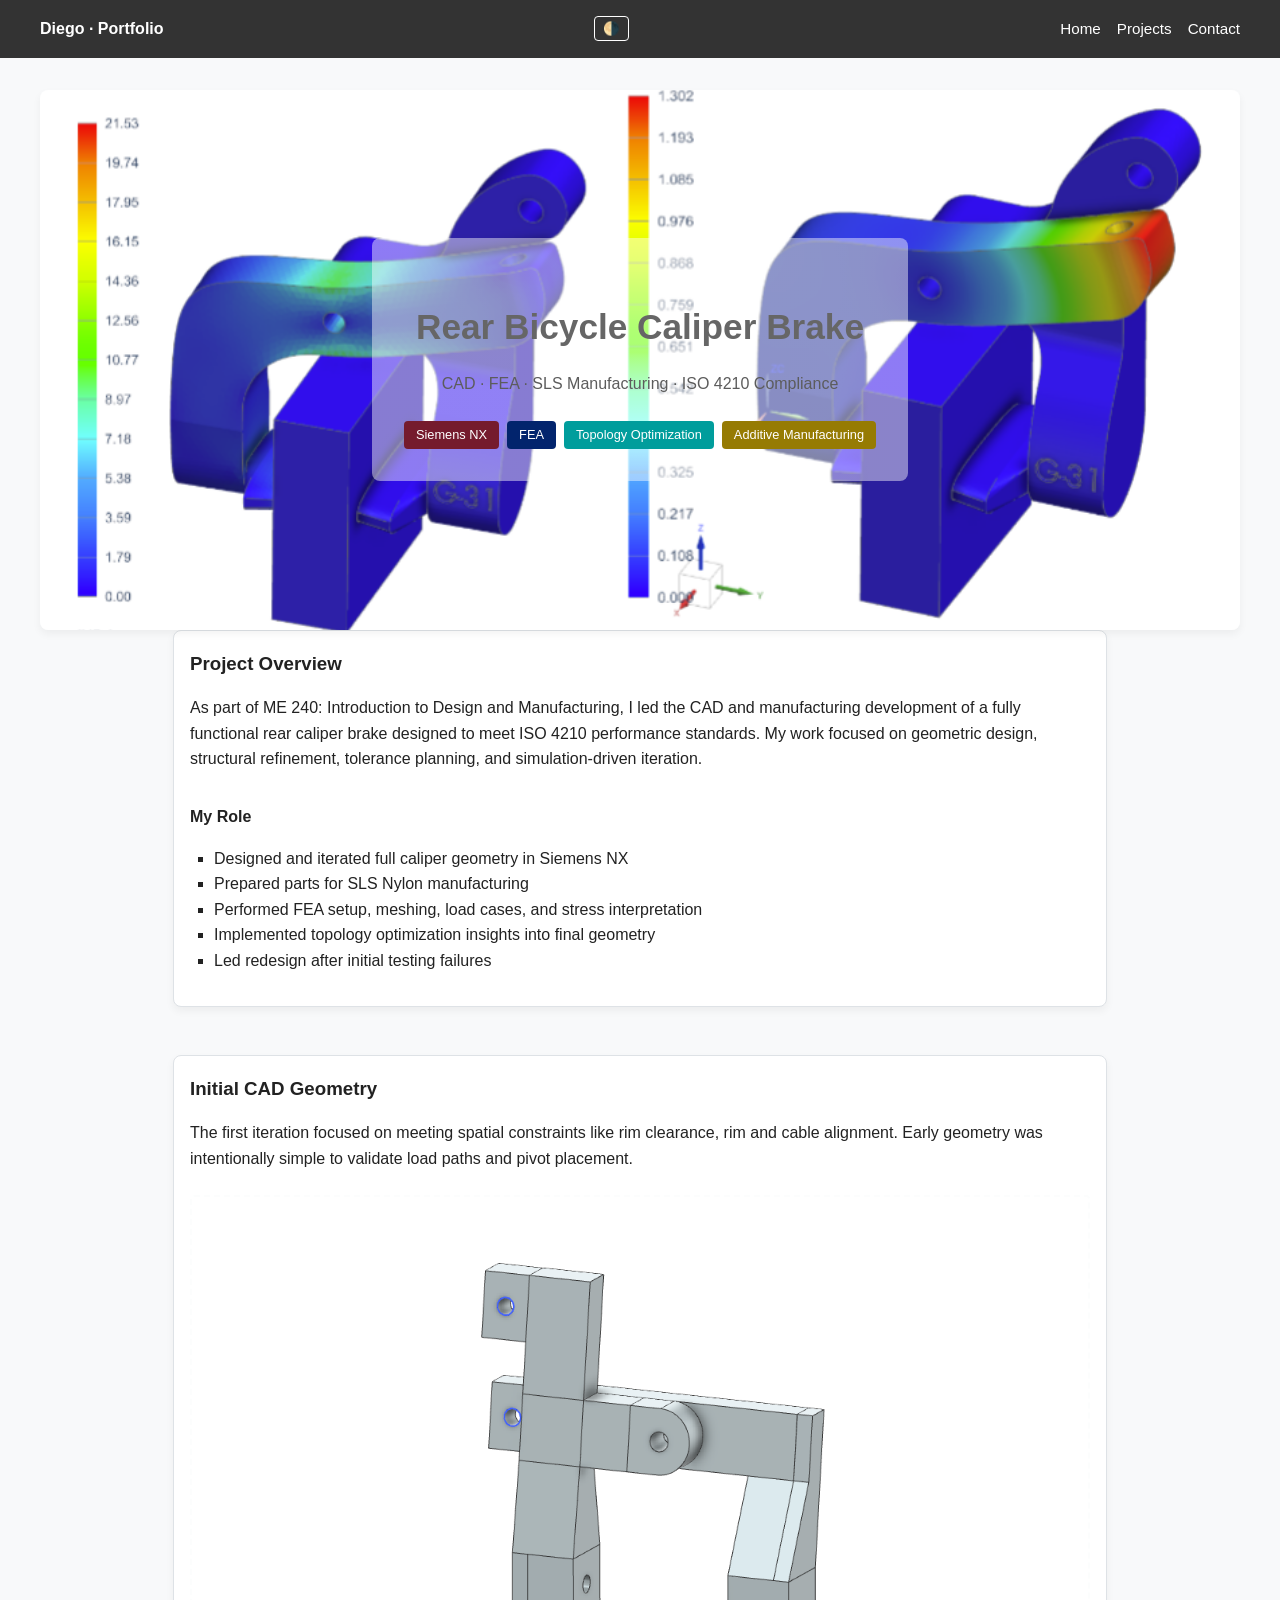
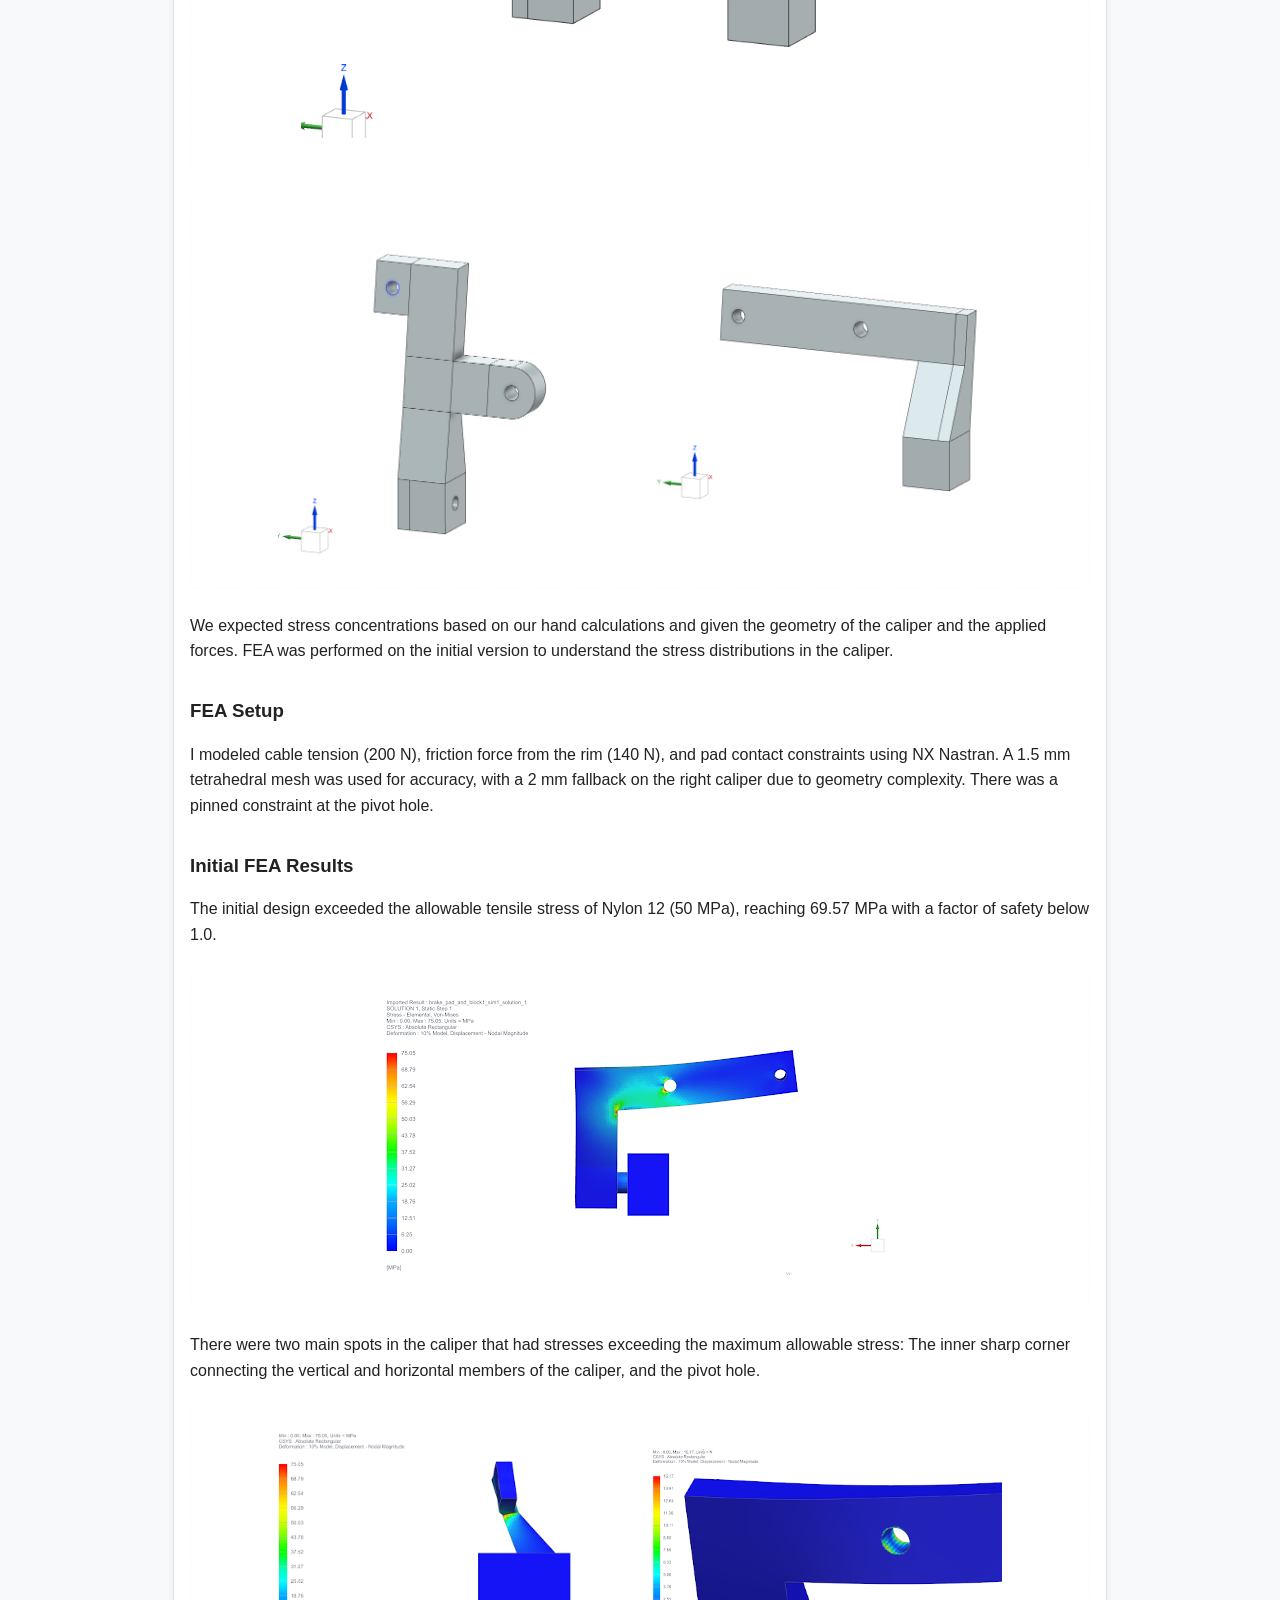
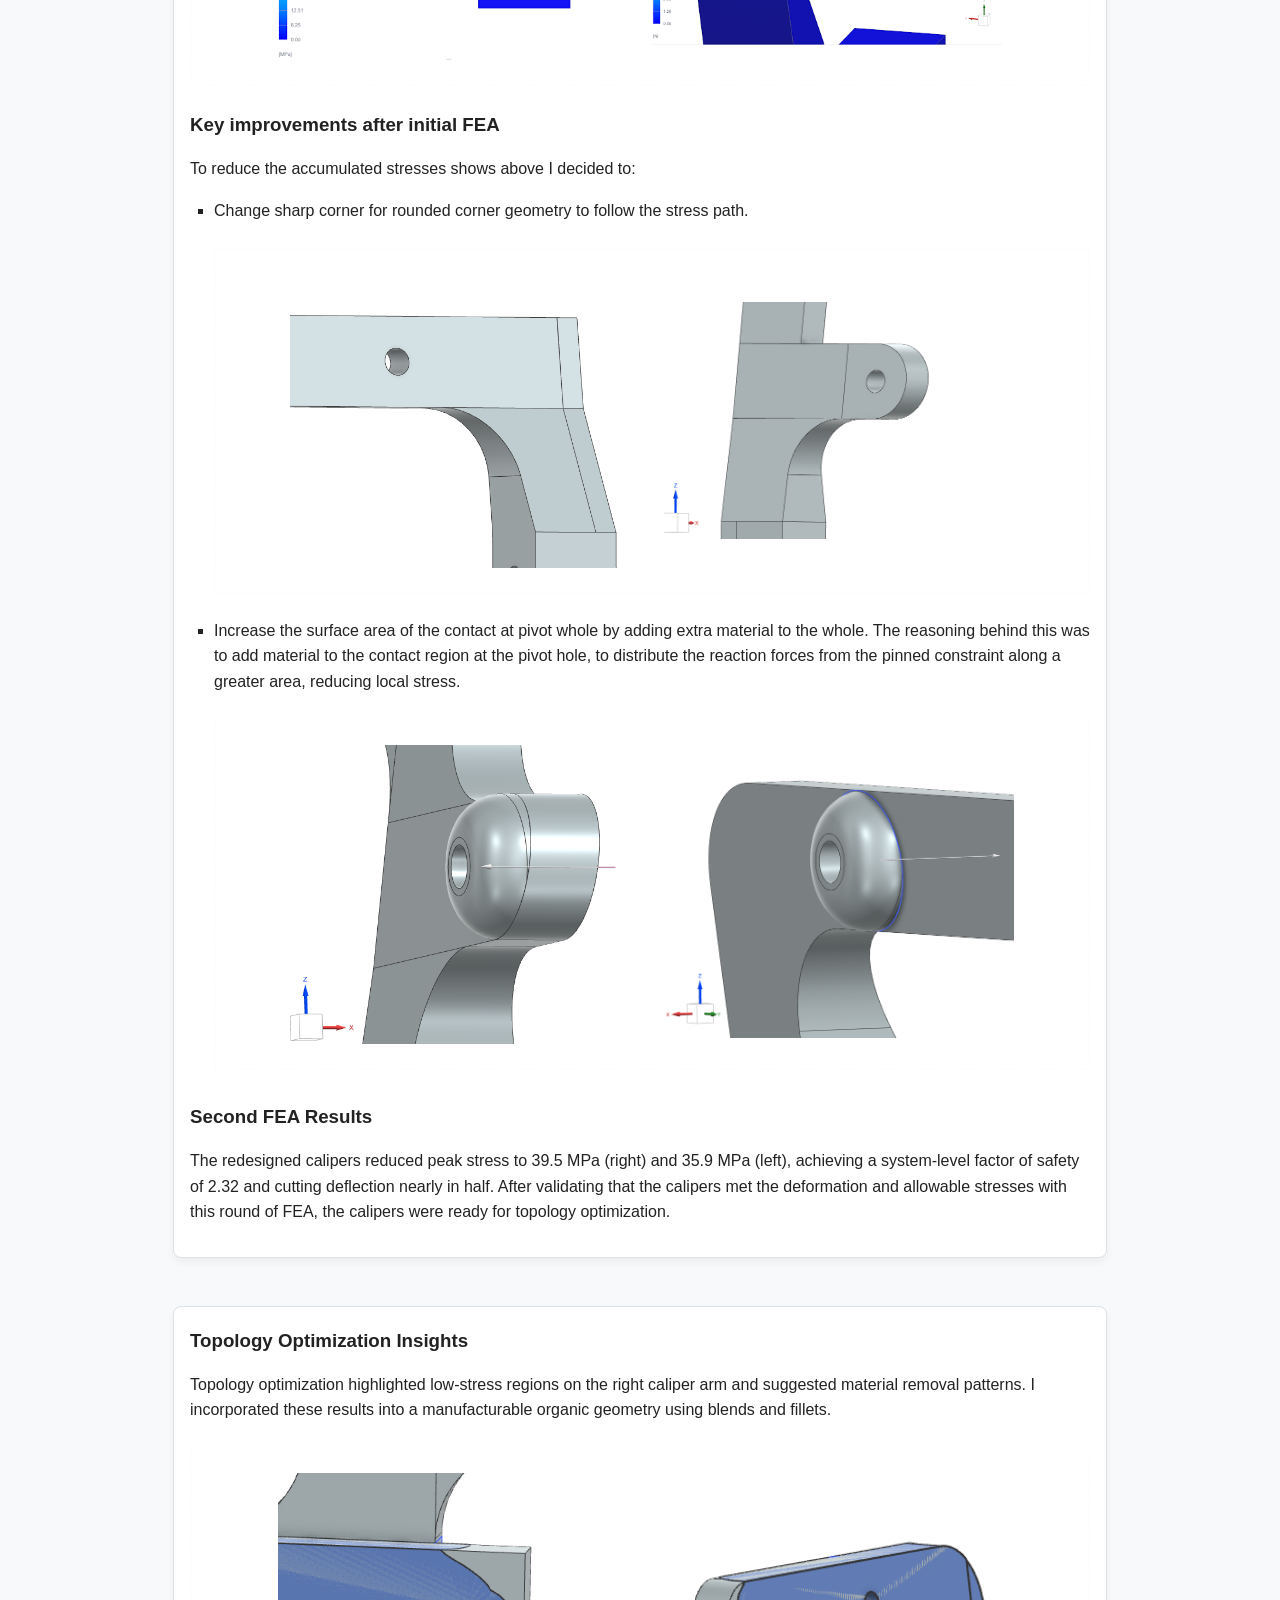
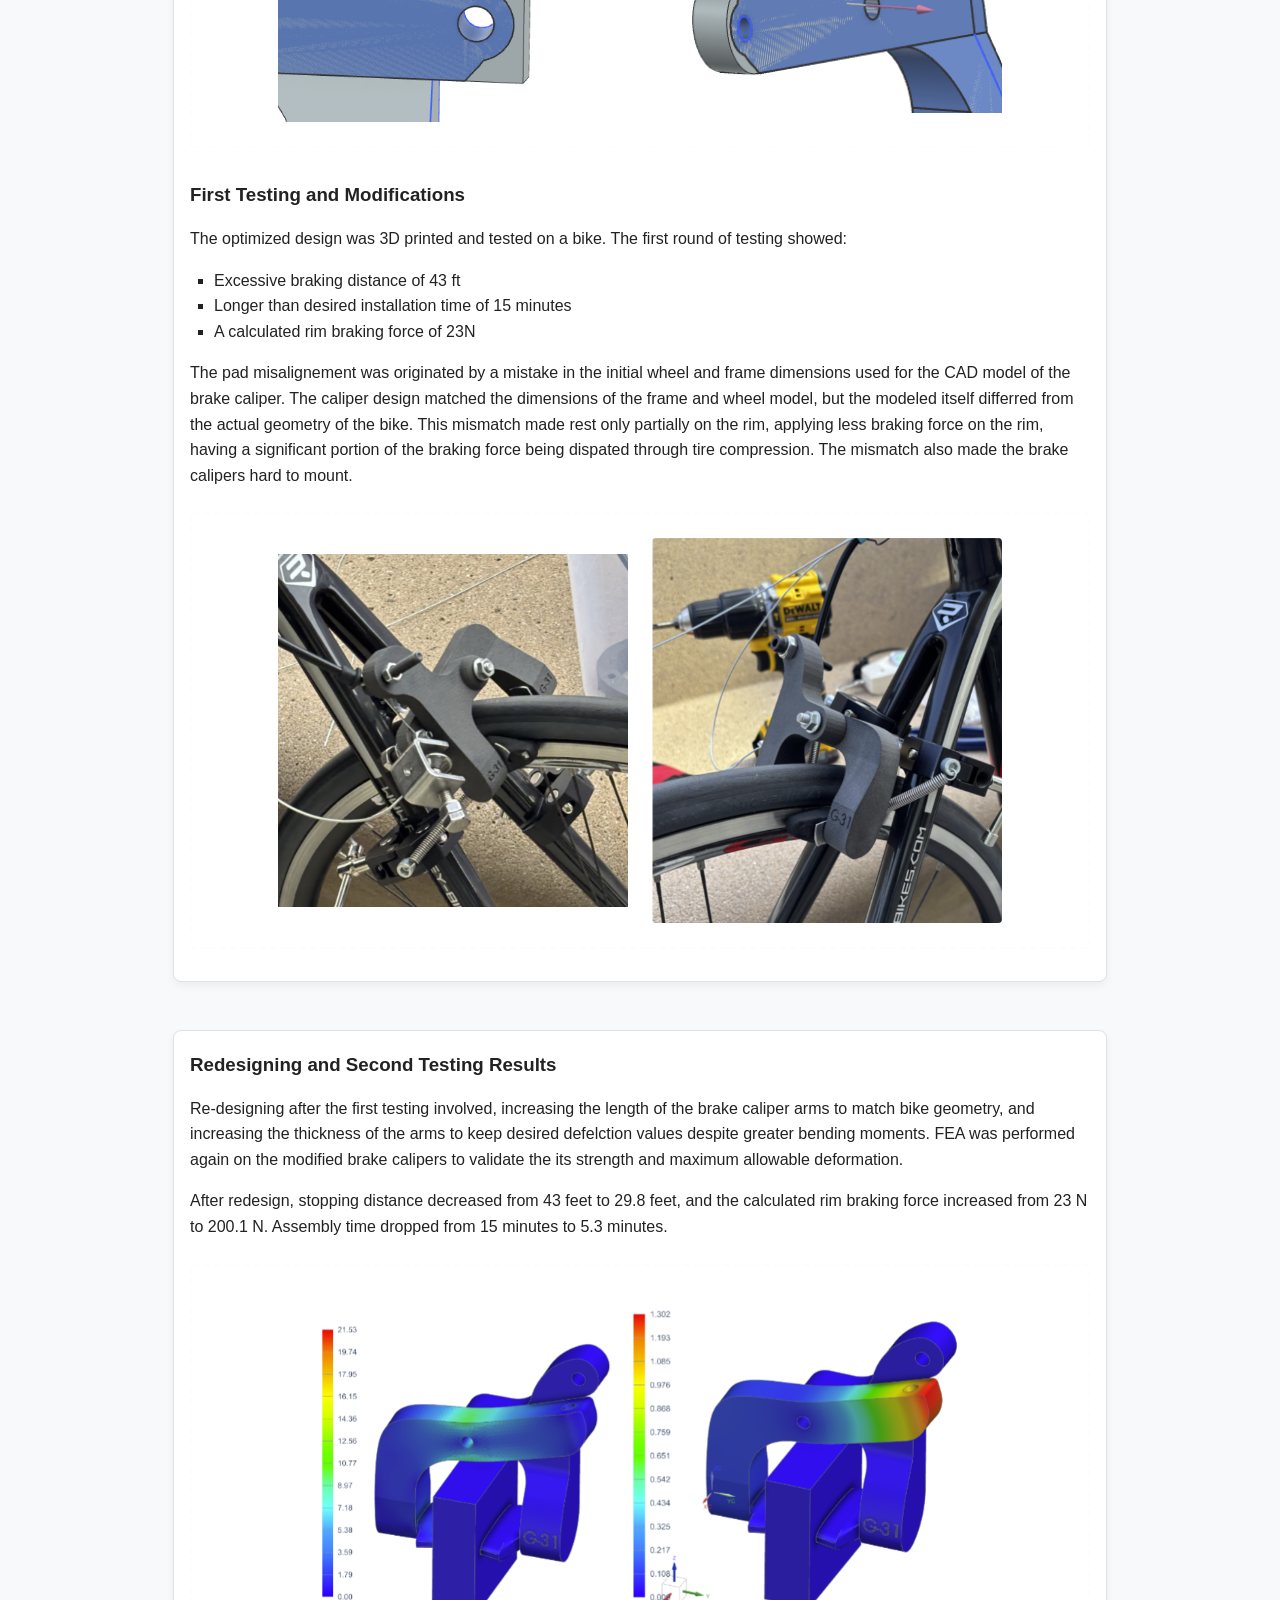
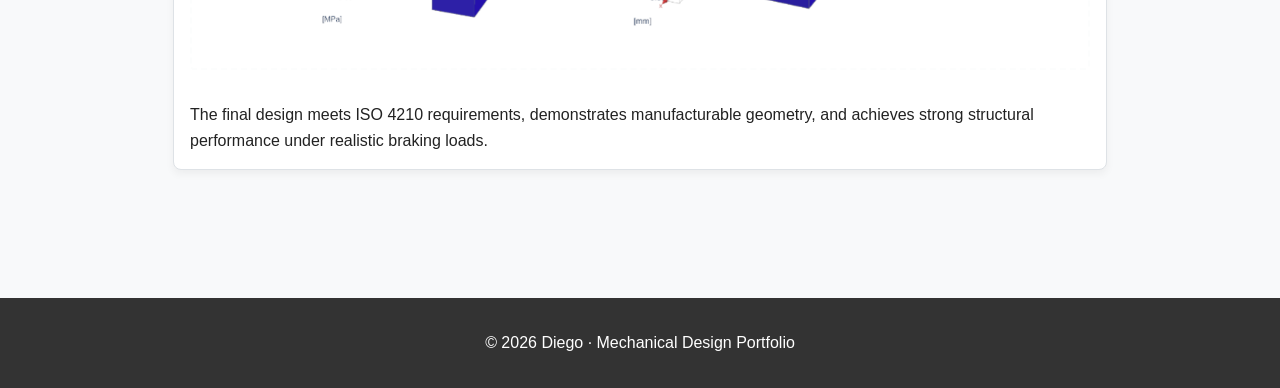
==== brake_caliper.html @ f0416deb "Add files via upload" ====
<!DOCTYPE html>
<html lang="en" data-theme="light">
<head>
  <meta charset="UTF-8">
  <meta name="viewport" content="width=device-width, initial-scale=1.0">
  <title>Bicycle Caliper Brake Design · Diego Rico</title>
  <link rel="stylesheet" href="styles.css">
</head>

<body>

  <!-- HEADER -->
  <header class="site-header">
    <nav class="site-nav">
      <div class="site-nav__brand">Diego · Portfolio</div>

      <button class="theme-toggle" type="button" aria-label="Toggle dark mode">
        🌗
      </button>

      <ul class="site-nav__links">
        <li><a href="index.html">Home</a></li>
        <li><a href="index.html #projects">Projects</a></li>
        <li><a href="index.html #contact">Contact</a></li>
      </ul>
    </nav>
  </header>

  <main>

    <!-- HERO -->
    <section class="hero hero-video">
      <img src="images/brake_caliper/final_FEA.png" class="hero-video__media">

      <div class="hero-video__overlay">
        <h1 class="hero-title">Rear Bicycle Caliper Brake</h1>
        <p class="hero-subtitle">CAD · FEA · SLS Manufacturing · ISO 4210 Compliance</p>

        <div class="tech-badges">
          <span class="badge badge-nx">Siemens NX</span>
          <span class="badge badge-fea">FEA</span>
          <span class="badge badge-python">Topology Optimization</span>
          <span class="badge badge-mech">Additive Manufacturing</span>
        </div>
      </div>
    </section>

    <!-- OVERVIEW -->
    <section id="overview" class="case-study">
      <div class="case-section">
        <h3>Project Overview</h3>
        <p>
          As part of ME 240: Introduction to Design and Manufacturing, I led the CAD and 
          manufacturing development of a fully functional rear caliper brake designed to meet 
          ISO 4210 performance standards. My work focused on geometric design, structural 
          refinement, tolerance planning, and simulation-driven iteration.
        </p>
      </div>

      <div class="case-section">
        <h4>My Role</h4>
        <ul class="bullet-list">
          <li>Designed and iterated full caliper geometry in Siemens NX</li>
          <li>Prepared parts for SLS Nylon manufacturing</li>
          <li>Performed FEA setup, meshing, load cases, and stress interpretation</li>
          <li>Implemented topology optimization insights into final geometry</li>
          <li>Led redesign after initial testing failures</li>
        </ul>
      </div>
    </section>

    <!-- CAD DEVELOPMENT -->
    <section id="cad" class="case-study">

      <div class="case-section">
        <h3>Initial CAD Geometry</h3>
        <p>
          The first iteration focused on meeting spatial constraints like rim clearance, rim and cable 
          alignment. Early geometry was intentionally simple to validate load paths and pivot 
          placement.
        </p>

        <div class="figure-placeholder">
            <img src="images/brake_caliper/v1_both.png">
        </div>
        <div class="figure-placeholder flex-row">
          <img src="images/brake_caliper/v1_left.png">
          <img src="images/brake_caliper/v1_right.png">
        </div>
        <p>We expected stress concentrations based on our hand calculations and given the geometry of the caliper and the applied forces. FEA was performed on the initial version to understand the stress distributions in the caliper.</p>
      </div>

      <div class="case-section">
        <h3>FEA Setup</h3>
        <p>
          I modeled cable tension (200 N), friction force from the rim (140 N), and pad contact constraints using 
          NX Nastran. A 1.5 mm tetrahedral mesh was used for accuracy, with a 2 mm fallback on the 
          right caliper due to geometry complexity. There was a pinned constraint at the pivot hole.
        </p>

        <!-- <div class="figure-placeholder">
          <img src="images/caliper/fea_setup.png">
        </div> -->
      </div>

      <div class="case-section">
        <h3>Initial FEA Results</h3>
        <p>
          The initial design exceeded the allowable tensile stress of Nylon 12 (50 MPa), reaching 
          69.57 MPa with a factor of safety below 1.0.
        </p>

        <div class="figure-placeholder">
          <img src="images/brake_caliper/v1_FEA.png">
        </div>
        <p>There were two main spots in the caliper that had stresses exceeding the maximum allowable stress: The inner sharp corner connecting the vertical and horizontal members of the caliper, and the pivot hole.</p>
        <div class="figure-placeholder flex-row">
          <img src="images/brake_caliper/v1_FEA2copy.png">
          <img src="images/brake_caliper/reaction_forces.png">
        </div>
        <h3>Key improvements after initial FEA</h3>
        <p>To reduce the accumulated stresses shows above I decided to:</p>
        <ul class="bullet-list">
          <li>Change sharp corner for rounded corner geometry to follow the stress path.</li>
          <div class="figure-placeholder flex-row">
            <img src="images/brake_caliper/curvy_fix_right.png">
            <img src="images/brake_caliper/curvy_fix_left.png">
        </div>
          <li>Increase the surface area of the contact at pivot whole by adding extra material to the whole. The reasoning behind this was to add material to the contact region at the pivot hole, to distribute the reaction forces from the pinned constraint along a greater area, reducing local stress.</li>
          <div class="figure-placeholder flex-row">
            <img src="images/brake_caliper/bulb_left.png">
            <img src="images/brake_caliper/bulb_right.png">
        </div>
        </ul>

      </div>

      <div class="case-section">
        <h3>Second FEA Results</h3>
        <p>
          The redesigned calipers reduced peak stress to 39.5 MPa (right) and 35.9 MPa (left), 
          achieving a system‑level factor of safety of 2.32 and cutting deflection nearly in half.
          After validating that the calipers met the deformation and allowable stresses with this
          round of FEA, the calipers were ready for topology optimization.
        </p>
    </section>

    <!-- FEA ANALYSIS -->
    <section id="fea" class="case-study">
      </div>
          <div class="case-section">
        <h3>Topology Optimization Insights</h3>
        <p>
          Topology optimization highlighted low‑stress regions on the right caliper arm and 
          suggested material removal patterns. I incorporated these results into a manufacturable 
          organic geometry using blends and fillets.
        </p>

        <div class="figure-placeholder flex-row">
          <img src="images/brake_caliper/Topology_opt1.png">
          <img src="images/brake_caliper/Topology_opt2.png">
        </div>
      </div>

      <div class="case-section">
        <h3>First Testing and Modifications</h3>
        <p>
          The optimized design was 3D printed and tested on a bike. The first round of testing showed:
        </p>
        <ul class="bullet-list">
          <li>Excessive braking distance of 43 ft</li>
          <li>Longer than desired installation time of 15 minutes</li>
          <li>A calculated rim braking force of 23N</li>
        </ul>
        <p>
        The pad misalignement was originated by a mistake in the initial wheel and frame dimensions 
        used for the CAD model of the brake caliper. The caliper design matched the dimensions of the 
        frame and wheel model, but the modeled itself differred from the actual geometry of the bike.
        This mismatch made rest only partially on the rim, applying less braking force
        on the rim, having a significant portion of the braking force being dispated through tire 
        compression. The mismatch also made the brake calipers hard to mount.
        </p>

        <div class="figure-placeholder flex-row">
          <img src="images/brake_caliper/testing1.png">
          <img src="images/brake_caliper/testing2.png">
        </div>
      </div>
    </section>

    <!-- TESTING -->
    <section id="testing" class="case-study">

      <div class="case-section">
        <h3>Redesigning and Second Testing Results</h3>
        <p>
          Re-designing after the first testing involved, increasing the length of the brake caliper arms to match
          bike geometry, and increasing the thickness of the arms to keep desired defelction values despite
          greater bending moments. FEA was performed again on the modified brake calipers to validate the its strength
          and maximum allowable deformation.
        </p>
        <p>
          After redesign, stopping distance decreased from 43 feet to 29.8 feet, and the calculated rim braking force increased 
          from 23 N to 200.1 N. Assembly time dropped from 15 minutes to 5.3 minutes.
        </p>

        <div class="figure-placeholder">
          <img src="images/brake_caliper/final_FEA.png">
        </div>
      </div>
      <p>
          The final design meets ISO 4210 requirements, demonstrates manufacturable geometry, 
          and achieves strong structural performance under realistic braking loads.
      </p>

  </main>

  <!-- FOOTER -->
  <footer>
    <p>&copy; <span id="year"></span> Diego · Mechanical Design Portfolio</p>
  </footer>

  <!-- Theme toggle + year -->
  <script>
    const root = document.documentElement;
    const toggle = document.querySelector('.theme-toggle');
    toggle.addEventListener('click', () => {
      const current = root.getAttribute('data-theme') || 'light';
      root.setAttribute('data-theme', current === 'light' ? 'dark' : 'light');
    });
    document.getElementById('year').textContent = new Date().getFullYear();
  </script>

</body>
</html>
---- styles.css ----
/* =========================================================
   Design tokens: colors, spacing, typography
   ========================================================= */
:root {
  /* Color system */
  --color-bg: #f8f9fa;
  --color-bg-dark: #121212;
  --color-surface: #ffffff;
  --color-surface-dark: #1e1e1e;
  --color-border: #dee2e6;
  --color-border-dark: #333;
  --color-text: #222;
  --color-text-muted: #555;
  --color-text-on-dark: #f5f5f5;
  --color-primary: #007bff;
  --color-primary-dark: #0056b3;
  --color-header-bg: #333;
  --color-footer-bg: #333;

  /* Spacing scale */
  --space-xs: 0.5rem;
  --space-sm: 1rem;
  --space-md: 1.5rem;
  --space-lg: 2rem;
  --space-xl: 3rem;

  /* Radius & shadow */
  --radius-sm: 0.25rem;
  --radius-md: 0.5rem;
  --shadow-soft: 0 0.25rem 0.5rem rgba(0, 0, 0, 0.05);
  --shadow-strong: 0 4px 6px rgba(0, 0, 0, 0.1);

  /* Typography */
  --font-body: Arial, sans-serif;
  --font-mono: 'Fira Code', 'Courier New', Courier, monospace;
  --font-size-base: 1rem;
  --font-size-lg: 1.25rem;
  --font-size-xl: 2rem;
  --font-size-xxl: 2.5rem;
}

/* Dark theme overrides */
html[data-theme="dark"] {
  --color-bg: var(--color-bg-dark);
  --color-surface: var(--color-surface-dark);
  --color-border: var(--color-border-dark);
  --color-text: var(--color-text-on-dark);
  --color-text-muted: #bbbbbb;
  --color-header-bg: #000;
  --color-footer-bg: #000;
}

/* =========================================================
   Global base styles
   ========================================================= */
html {
  scroll-behavior: smooth;
}

body {
  font-family: var(--font-body);
  line-height: 1.6;
  margin: 0;
  padding: 0;
  background-color: var(--color-bg);
  color: var(--color-text);
}

/* =========================================================
   Header & navigation
   ========================================================= */
.site-header {
  background-color: var(--color-header-bg);
  color: #fff;
}

.site-nav {
  max-width: 1200px;
  margin: 0 auto;
  padding: var(--space-sm);
  display: flex;
  align-items: center;
  justify-content: space-between;
  gap: var(--space-sm);
}

.site-nav__brand {
  font-weight: bold;
}

.site-nav__links {
  list-style: none;
  display: flex;
  gap: var(--space-sm);
  margin: 0;
  padding: 0;
}

.site-nav__links a {
  color: #fff;
  text-decoration: none;
  font-size: 0.95rem;
}

.site-nav__links a:hover {
  text-decoration: underline;
}

.theme-toggle {
  background: transparent;
  border: 1px solid #fff;
  border-radius: var(--radius-sm);
  color: #fff;
  padding: 0.25rem 0.5rem;
  cursor: pointer;
}

/* =========================================================
   Layout
   ========================================================= */
main {
  padding: var(--space-lg) var(--space-sm);
  max-width: 1200px;
  margin: 0 auto;
}

section {
  margin-bottom: var(--space-xl);
}

.section-title {
  font-size: var(--font-size-xxl);
  text-align: center;
  margin-bottom: var(--space-md);
}

/* =========================================================
   Hero video
   ========================================================= */
.hero {
  margin: 0;
}

.hero-video {
  position: relative;
  width: 100%;
  height: 60vh;
  overflow: hidden;
  display: flex;
  align-items: center;
  justify-content: center;
  border-radius: var(--radius-md);
  box-shadow: var(--shadow-soft);
}

.hero-video__media {
  position: absolute;
  top: 50%;
  left: 50%;
  width: 100%;
  height: 100%;
  object-fit: cover;
  transform: translate(-50%, -50%);
  z-index: 0;
}

.hero-video__overlay {
  position: relative;
  z-index: 1;
  text-align: center;
  color: #666666;
  padding: var(--space-lg);
  background: linear-gradient(
    to bottom,
    rgba(255, 255, 255, 0.45),
    rgba(255, 255, 255, 0.45)
  );
  border-radius: var(--radius-md);
  max-width: 700px;
}

.hero-title {
  font-size: 2.2rem;
  margin-bottom: var(--space-sm);
}

.hero-subtitle {
  font-size: 1rem;
  margin-bottom: var(--space-md);
  color: #5c5c5c;
}

/* Tech badges */
.tech-badges {
  display: flex;
  flex-wrap: wrap;
  justify-content: center;
  gap: 0.5rem;
}

.badge {
  display: inline-block;
  padding: 0.25rem 0.75rem;
  border-radius: var(--radius-sm);
  font-size: 0.8rem;
  color: #fff;
}

.badge-python {
  background: #009d9c;
}

.badge-mech {
  background: #967b03;
}

.badge-se3 {
  background: #604522;
}

.badge-SolidWorks {
  background: #9b3a01;
}
.badge-fea {
  background: #02246d;
}
.badge-nx {
  background: #751b2d;
}
.badge-cad {
  background: #099288;
}

/* =========================================================
   About section
   ========================================================= */
#about {
  padding: 60px 0;
  background-color: var(--color-bg);
}

.about-content {
  display: flex;
  flex-direction: row;          /* horizontal layout */
  align-items: center;          /* vertically center photo + text */
  justify-content: center;      /* center the whole section */
  gap: var(--space-xl);         /* spacing between photo and text */
  max-width: 900px;             /* keeps layout nicely centered */
  margin: 0 auto;               /* centers the container */
}


.profile-pic {
  width: 75%;       /* or 25% */
  max-width: 300px;
  border-radius: 30%;
  overflow: hidden;
}


.profile-pic img {
  width: 100%;
  height: auto;
}

.bio p {
  font-size: 1.125rem;
  line-height: 1.6;
  text-align: center;
  margin-bottom: var(--space-md);
  color: var(--color-text-muted);
}

/* =========================================================
   Case study / projects
   ========================================================= */
.case-study {
  max-width: 900px;
  margin: 0 auto var(--space-xl);
  padding: 0 var(--space-sm);
  background-color: var(--color-surface);
  border-radius: var(--radius-md);
  box-shadow: var(--shadow-soft);
  border: 1px solid var(--color-border);
}

.case-section {
  margin-bottom: var(--space-lg);
}

.case-section h3,
.case-section h4 {
  margin-bottom: var(--space-sm);
}

.inline-math-strong {
  text-align: center;
  font-style: italic;
  font-weight: bold;
}

.inline-math-center {
  text-align: center;
}

/* Figure placeholders */
.figure-placeholder {
  border: 2px dashed #fcfdfd;
  padding: var(--space-md);
  text-align: center;
  background: transparent;
  margin: var(--space-md) 0;
  border-radius: var(--radius-sm);
}

.figure-placeholder img {
  max-width: 80%;
  height: auto;
}

.figure-placeholder.flex-row {
  display: flex;
  flex-direction: row;
  justify-content: center;
  align-items: stretch;
  gap: var(--space-md);
  padding: var(--space-md);
  background: transparent;
  border: 2px dashed #fcfdfd;
  border-radius: var(--radius-sm);
  flex-wrap: nowrap;              /* default: stay in one row */
}

.figure-placeholder.flex-row img {
  flex: 1 1 auto;
  max-width: 350px;
  height: auto;
  border-radius: var(--radius-sm);
  object-fit: contain;
}

/* 📱 On phone-sized screens, allow wrapping */
@media (max-width: 1000px) {
  .figure-placeholder.flex-row {
    flex-wrap: wrap;              /* now images can stack */
  }

  .figure-placeholder.flex-row img {
    flex: 1 1 500px;              /* minimum width before wrapping */
  }
}

/* Lists */
.bullet-list {
  list-style-type: square;
  padding-left: var(--space-md);
}

.numbered-list {
  list-style-type: decimal;
  padding-left: var(--space-md);
}

/* Math block */
.math-block {
  background: #fdfdfd;
  border: 1px solid #e2e8f0;
  border-radius: var(--radius-sm);
  padding: 25px 15px;
  margin: var(--space-md) 0;
  box-shadow: inset 0 1px 3px rgba(0, 0, 0, 0.02);
  overflow-x: auto;
  font-family: 'Times New Roman', Times, serif;
  font-size: 1.25rem;
  text-align: center;
}

.math-block__title {
  margin: 0 0 15px 0;
  font-weight: bold;
  font-family: var(--font-body);
  font-size: 1rem;
  color: #111;
}

/* Code blocks */
/* Custom Scrollbars and Clean Containers for Project Code Snippets */
pre[class*="language-"] {
  border-radius: 6px;
  margin: 20px 0;
  padding: 1.5em;
  overflow-x: auto;
  font-size: 4px;
  box-shadow: var(--shadow-strong);
  background-color: #1e1e1e;
  color: #f5f5f5;
}

pre code {
  white-space: pre-wrap;     /* Wrap long lines */
  word-break: break-word;    /* Break long tokens */
}

code[class*="language-"] {
  font-family: var(--font-mono) !important;
  font-size: 16px;
}

/* =========================================================
   Projects grid
   ========================================================= */
#projects {
  padding: 60px 0;
}

#projects .container {
  padding: 0;
}

.projects-grid {
  display: grid;
  grid-template-columns: repeat(auto-fit, minmax(260px, 1fr));
  gap: var(--space-md);
  margin-top: var(--space-lg);
}

.card {
  background-color: var(--color-surface);
  border: 1px solid var(--color-border);
  border-radius: var(--radius-sm);
  box-shadow: var(--shadow-soft);
  padding: var(--space-md);
}

.card img {
  width: 100%;
  height: auto;
  border-radius: var(--radius-sm);
}

.card h3 {
  margin-top: var(--space-sm);
  margin-bottom: 0.5rem;
}

.card p {
  margin-bottom: var(--space-sm);
  color: var(--color-text-muted);
}

.card a {
  color: var(--color-primary);
  text-decoration: none;
}

.card a:hover {
  text-decoration: underline;
}

/* =========================================================
   Contact form
   ========================================================= */
svg {
  height: 23rem;
  margin-right: 4rem;
}

#envelope {
  animation: float 2s ease-in-out infinite;
}

#star1,
#star2,
#star3,
#star4,
#star5,
#star6 {
  animation: blink 1s ease-in-out infinite;
}

#star2 { animation-delay: 100ms; }
#star3 { animation-delay: 500ms; }
#star4 { animation-delay: 700ms; }
#star5 { animation-delay: 300ms; }
#star6 { animation-delay: 200ms; }

@keyframes float {
  0%   { transform: translateY(0px); }
  50%  { transform: translateY(-20px); }
  100% { transform: translateY(0px); }
}

@keyframes blink {
  0%   { opacity: 0; }
  50%  { opacity: 0.5; }
  100% { opacity: 1; }
}

.contact-form {
  display: flex;
  align-items: center;
  justify-content: center;
  gap: var(--space-lg);
}

form {
  width: 50%;
  margin: 0 auto;
  background-color: var(--color-surface);
  padding: var(--space-md);
  border-radius: var(--radius-sm);
  box-shadow: var(--shadow-soft);
  border: 1px solid var(--color-border);
}

.title {
  font-size: 1.5rem;
  color: var(--color-text);
  text-align: center;
  margin-bottom: var(--space-md);
}

.form-group {
  margin-bottom: var(--space-md);
}

.icon {
  display: block;
  font-size: 1.2rem;
  margin-bottom: 0.5rem;
}

.form-control {
  width: calc(100% - 20px);
  padding: 10px;
  border: 1px solid #ccc;
  border-radius: var(--radius-sm);
  font-size: var(--font-size-base);
}

.btn-primary {
  background-color: var(--color-primary);
  color: #fff;
  padding: 10px 20px;
  border: none;
  border-radius: var(--radius-sm);
  cursor: pointer;
  font-size: var(--font-size-base);
}

.btn-primary:hover {
  background-color: var(--color-primary-dark);
}

/* =========================================================
   Footer
   ========================================================= */
footer {
  background-color: var(--color-footer-bg);
  color: white;
  text-align: center;
  padding: var(--space-sm);
  margin-top: var(--space-xl);
}

/* =========================================================
   Responsive adjustments
   ========================================================= */
@media (max-width: 700px) {
  .site-nav {
    flex-direction: column;
    align-items: flex-start;
  }
  .about-content {
    flex-direction: column;
    text-align: center; 
  }

  .hero-video {
    height: 50vh;
  }

  .hero-video__overlay {
    padding: var(--space-md);
  }

  .contact-form {
    flex-direction: column;
    gap: 40px;
  }

  svg {
    height: 13rem;
    margin-right: 0;
  }

  form {
    width: 90%;
  }
}
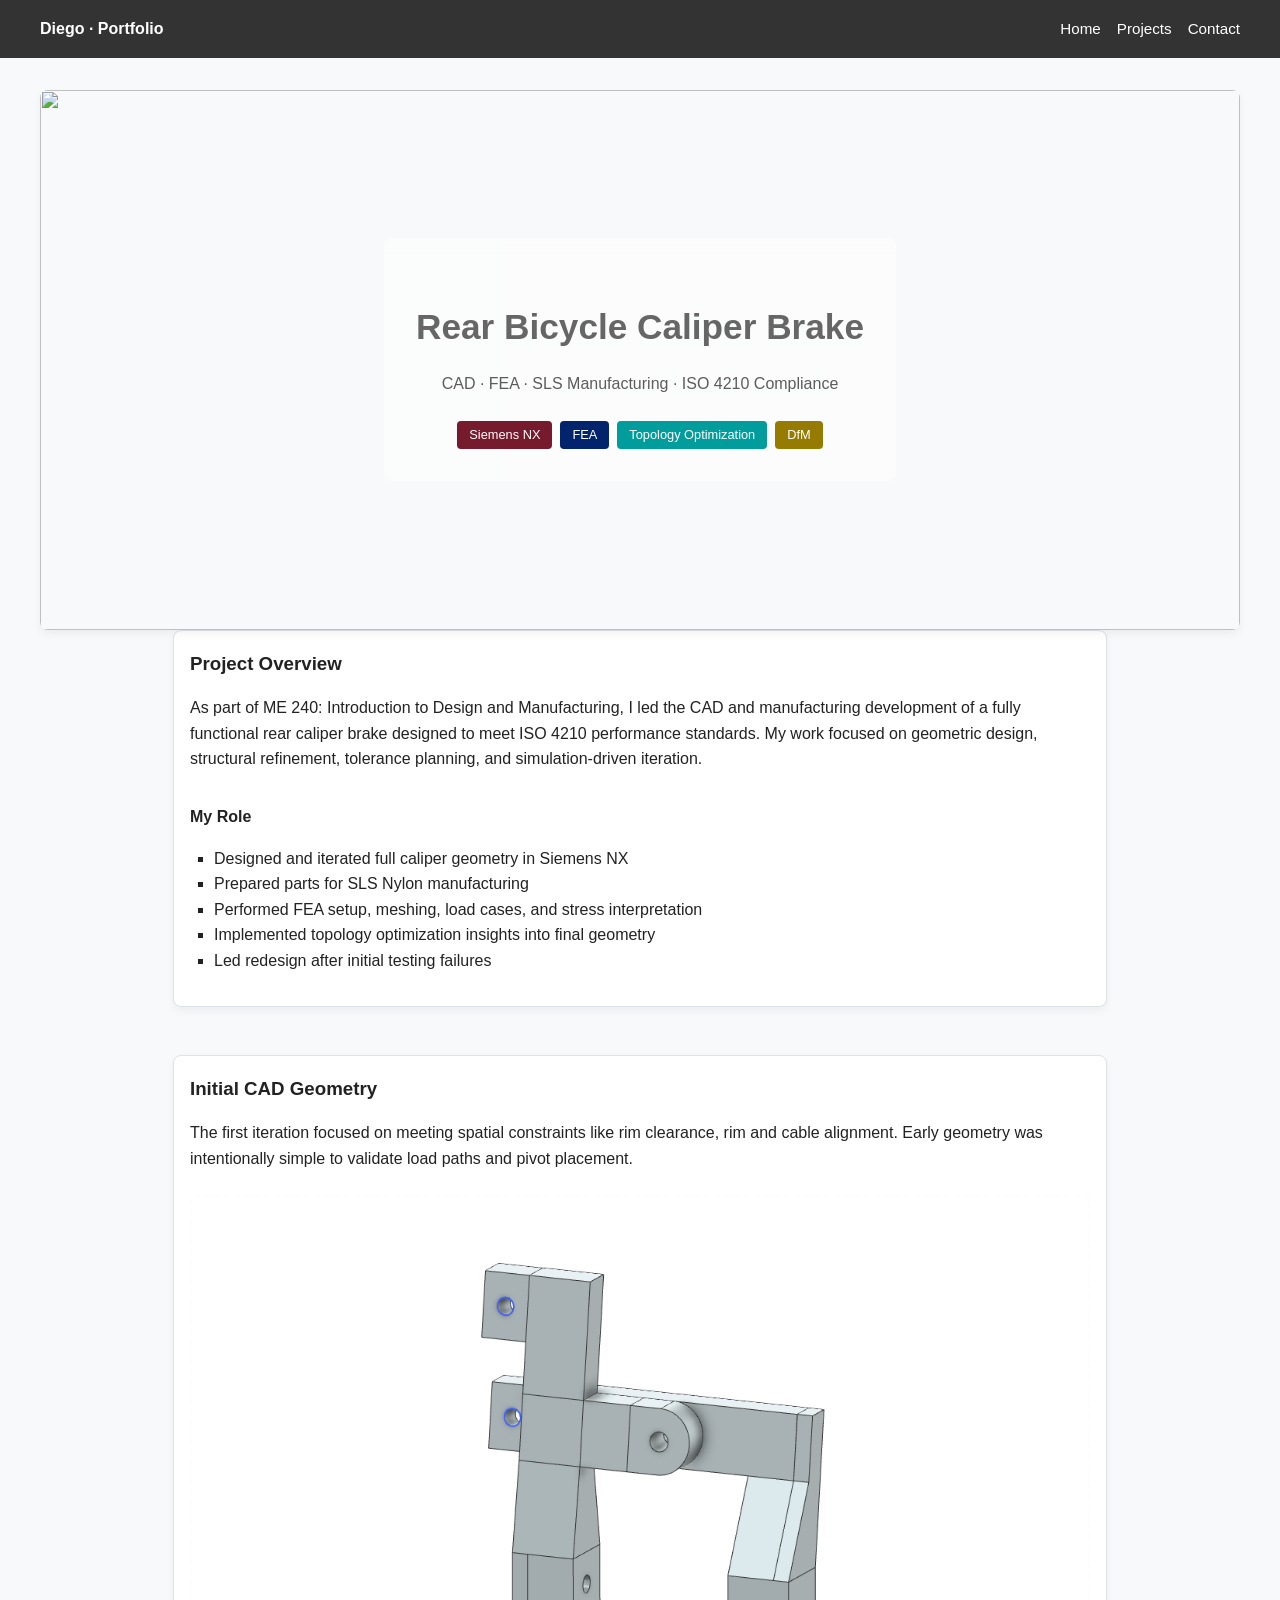
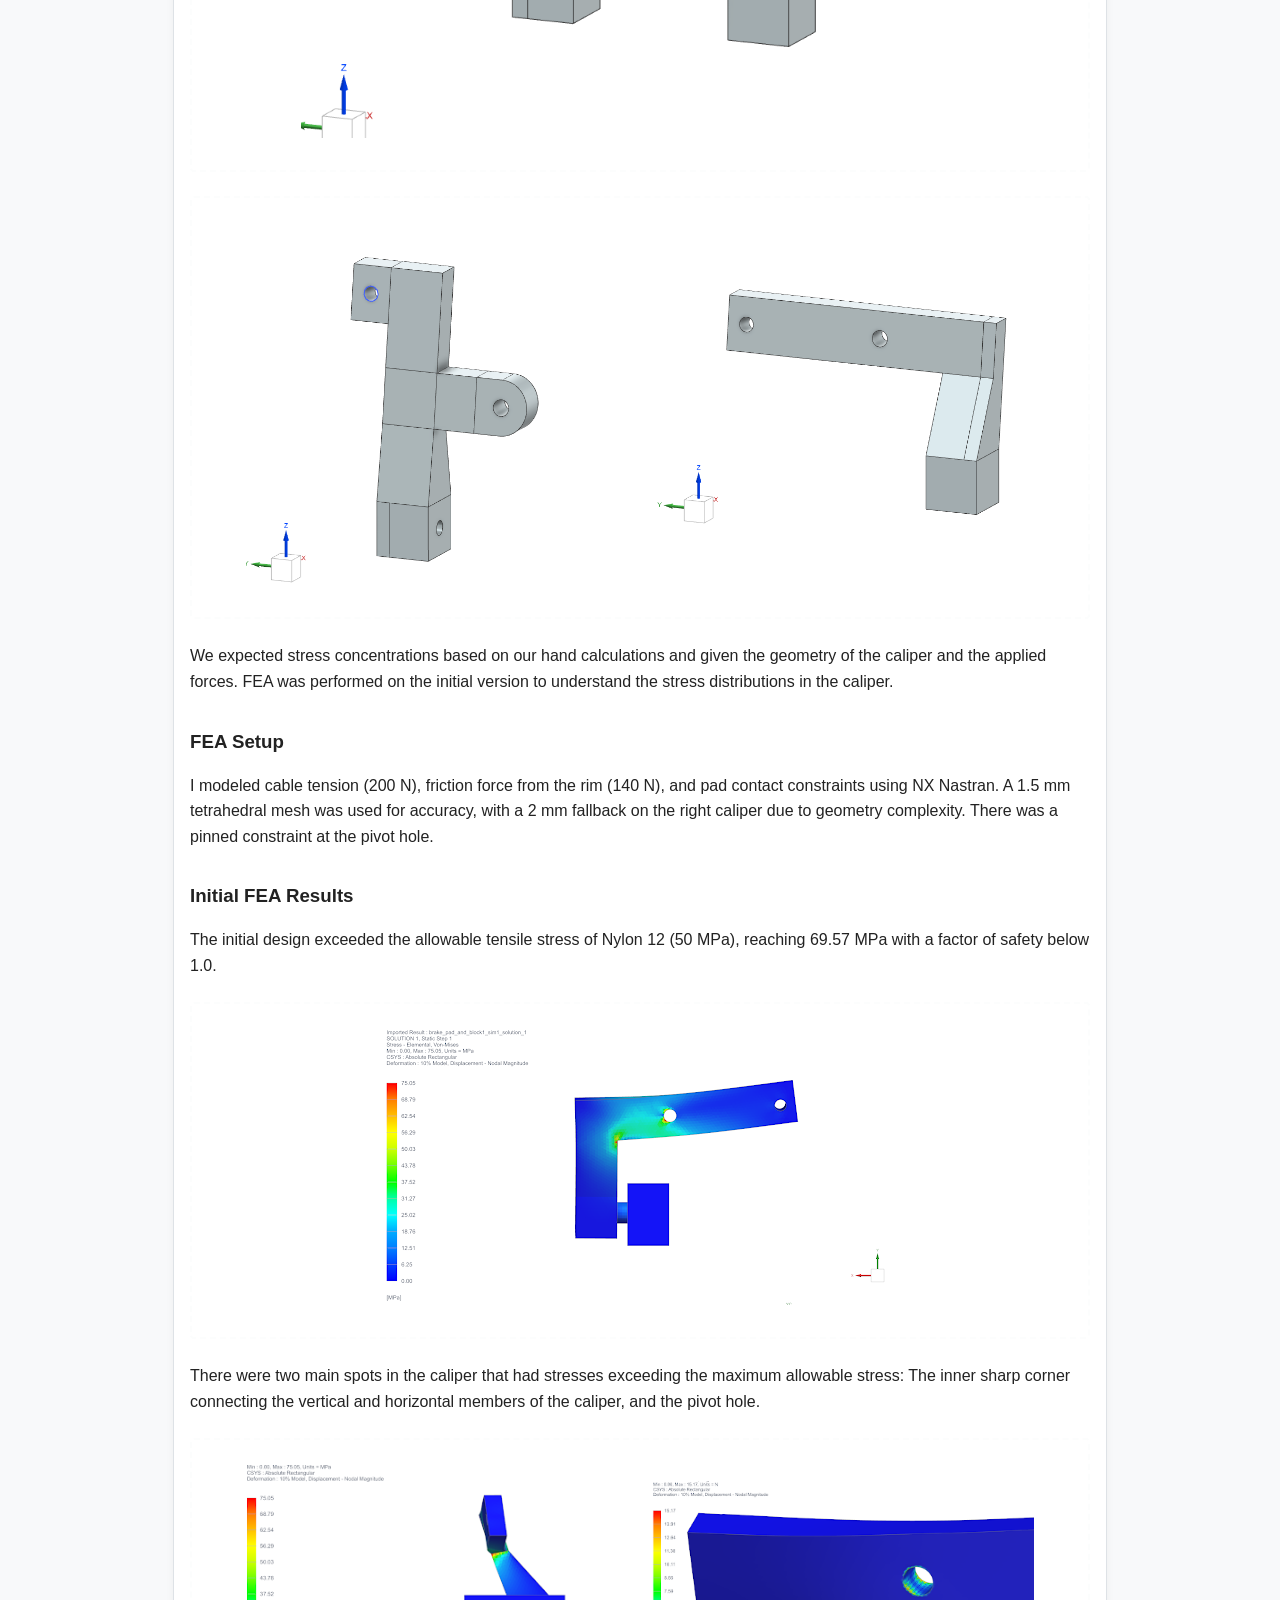
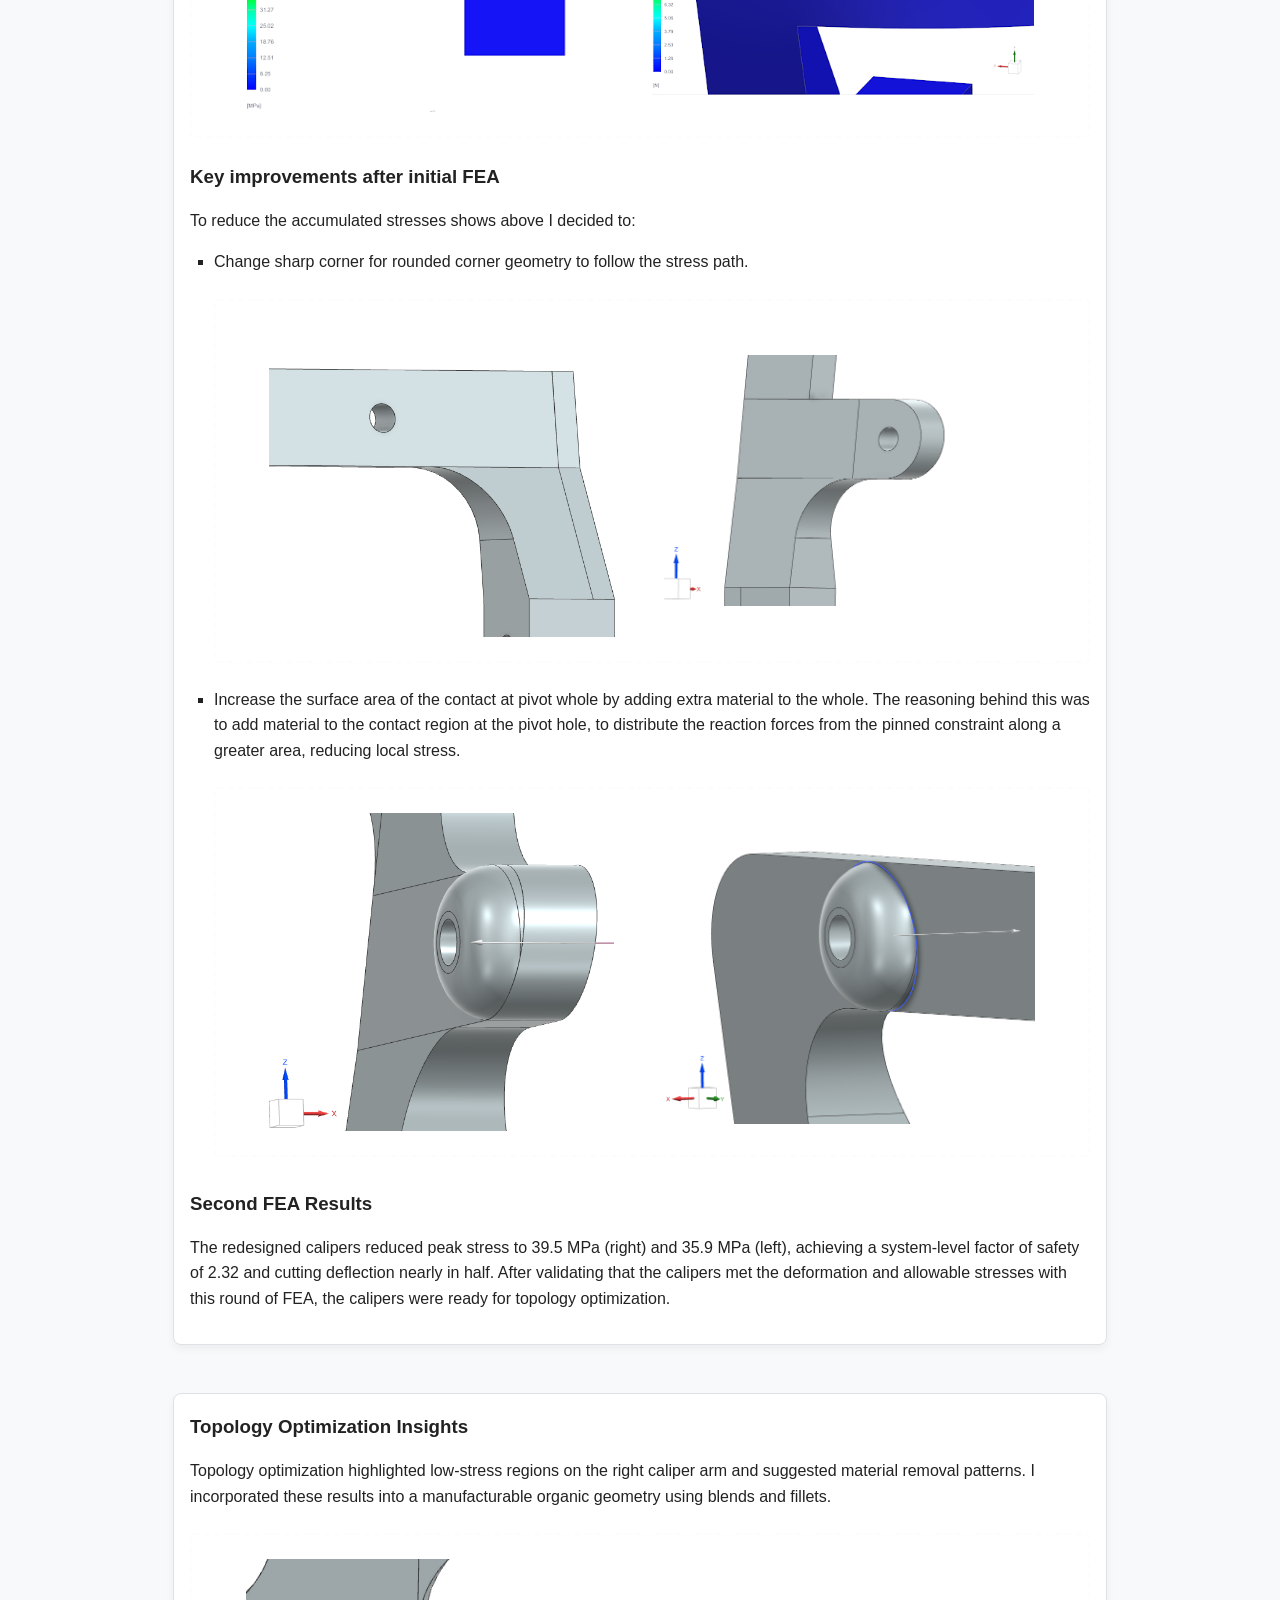
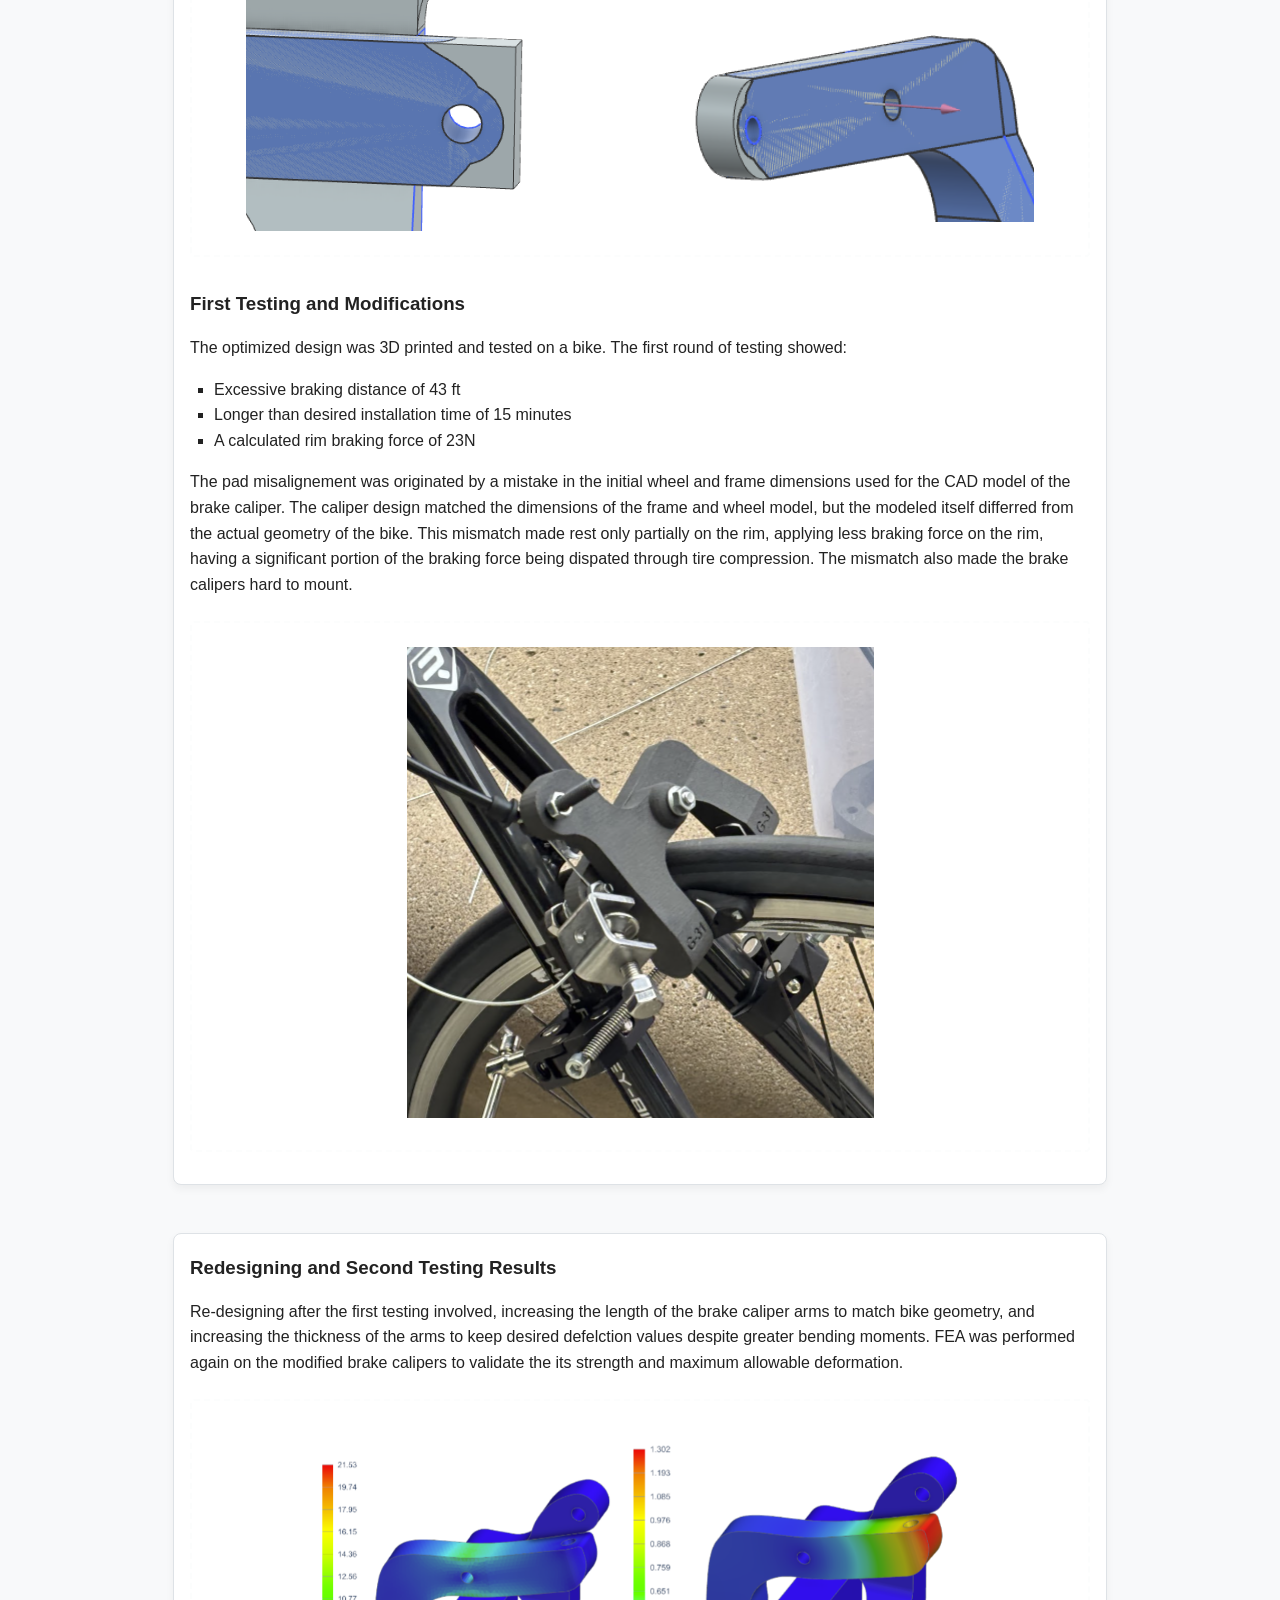
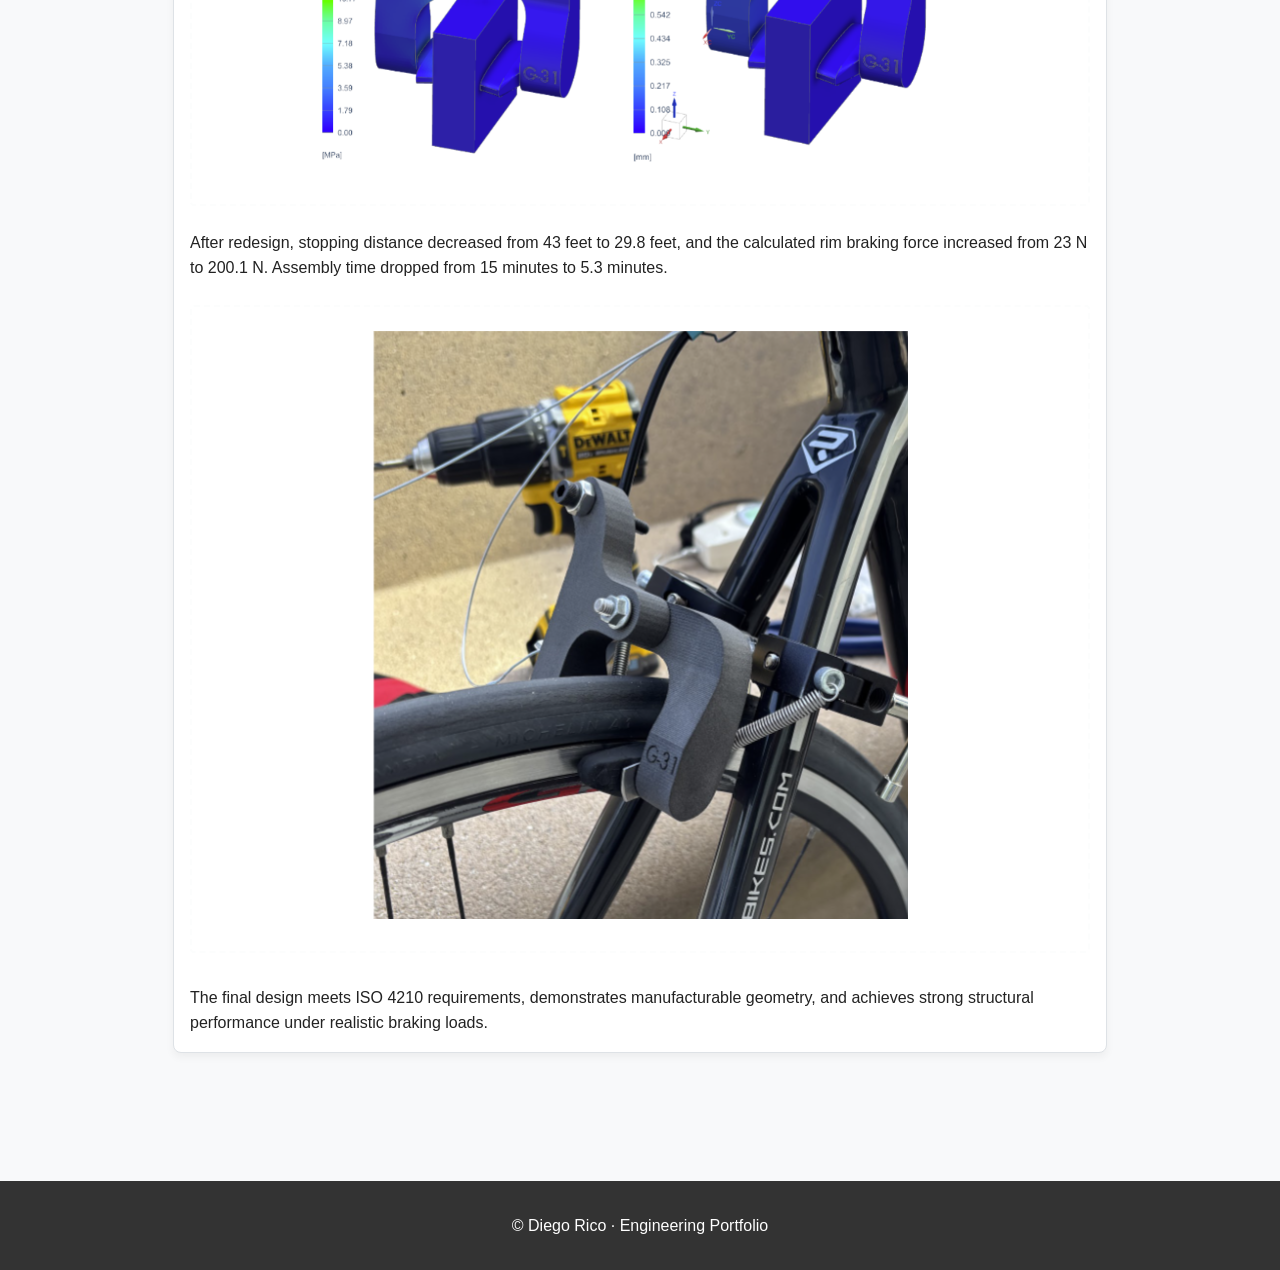
==== commit 09d25ab0: "Add files via upload" ====
--- a/brake_caliper.html
+++ b/brake_caliper.html
@@ -14,9 +14,9 @@
     <nav class="site-nav">
       <div class="site-nav__brand">Diego · Portfolio</div>
 
-      <button class="theme-toggle" type="button" aria-label="Toggle dark mode">
+      <!-- <button class="theme-toggle" type="button" aria-label="Toggle dark mode">
         🌗
-      </button>
+      </button> -->
 
       <ul class="site-nav__links">
         <li><a href="index.html">Home</a></li>
@@ -30,7 +30,7 @@
 
     <!-- HERO -->
     <section class="hero hero-video">
-      <img src="images/brake_caliper/final_FEA.png" class="hero-video__media">
+      <img src="images/brake_caliper/FEA3.png" class="hero-video__media">
 
       <div class="hero-video__overlay">
         <h1 class="hero-title">Rear Bicycle Caliper Brake</h1>
@@ -40,7 +40,7 @@
           <span class="badge badge-nx">Siemens NX</span>
           <span class="badge badge-fea">FEA</span>
           <span class="badge badge-python">Topology Optimization</span>
-          <span class="badge badge-mech">Additive Manufacturing</span>
+          <span class="badge badge-mech">DfM</span>
         </div>
       </div>
     </section>
@@ -181,9 +181,8 @@
         compression. The mismatch also made the brake calipers hard to mount.
         </p>
 
-        <div class="figure-placeholder flex-row">
+        <div class="figure-placeholder">
           <img src="images/brake_caliper/testing1.png">
-          <img src="images/brake_caliper/testing2.png">
         </div>
       </div>
     </section>
@@ -199,13 +198,15 @@
           greater bending moments. FEA was performed again on the modified brake calipers to validate the its strength
           and maximum allowable deformation.
         </p>
+        <div class="figure-placeholder">
+          <img src="images/brake_caliper/final_FEA.png">
+        </div>
         <p>
           After redesign, stopping distance decreased from 43 feet to 29.8 feet, and the calculated rim braking force increased 
           from 23 N to 200.1 N. Assembly time dropped from 15 minutes to 5.3 minutes.
         </p>
-
-        <div class="figure-placeholder">
-          <img src="images/brake_caliper/final_FEA.png">
+        <div class="figure-placeholder">          
+          <img src="images/brake_caliper/testing2.png">
         </div>
       </div>
       <p>
@@ -217,7 +218,7 @@
 
   <!-- FOOTER -->
   <footer>
-    <p>&copy; <span id="year"></span> Diego · Mechanical Design Portfolio</p>
+    <p>&copy; <span id="year"></span> Diego Rico · Engineering Portfolio</p>
   </footer>
 
   <!-- Theme toggle + year -->
--- a/styles.css
+++ b/styles.css
@@ -189,6 +189,11 @@
   margin-bottom: var(--space-md);
   color: #5c5c5c;
 }
+.hero-subtitle2 {
+  font-size: 1.5rem;
+  margin-bottom: var(--space-md);
+  color: #5c5c5c;
+}
 
 /* Tech badges */
 .tech-badges {
@@ -252,7 +257,7 @@
 
 .profile-pic {
   width: 75%;       /* or 25% */
-  max-width: 300px;
+  max-width: 350px;
   border-radius: 30%;
   overflow: hidden;
 }
@@ -333,14 +338,14 @@
 
 .figure-placeholder.flex-row img {
   flex: 1 1 auto;
-  max-width: 350px;
+  max-width: 45%;
   height: auto;
   border-radius: var(--radius-sm);
   object-fit: contain;
 }
 
 /* 📱 On phone-sized screens, allow wrapping */
-@media (max-width: 1000px) {
+@media (max-width: 80%) {
   .figure-placeholder.flex-row {
     flex-wrap: wrap;              /* now images can stack */
   }
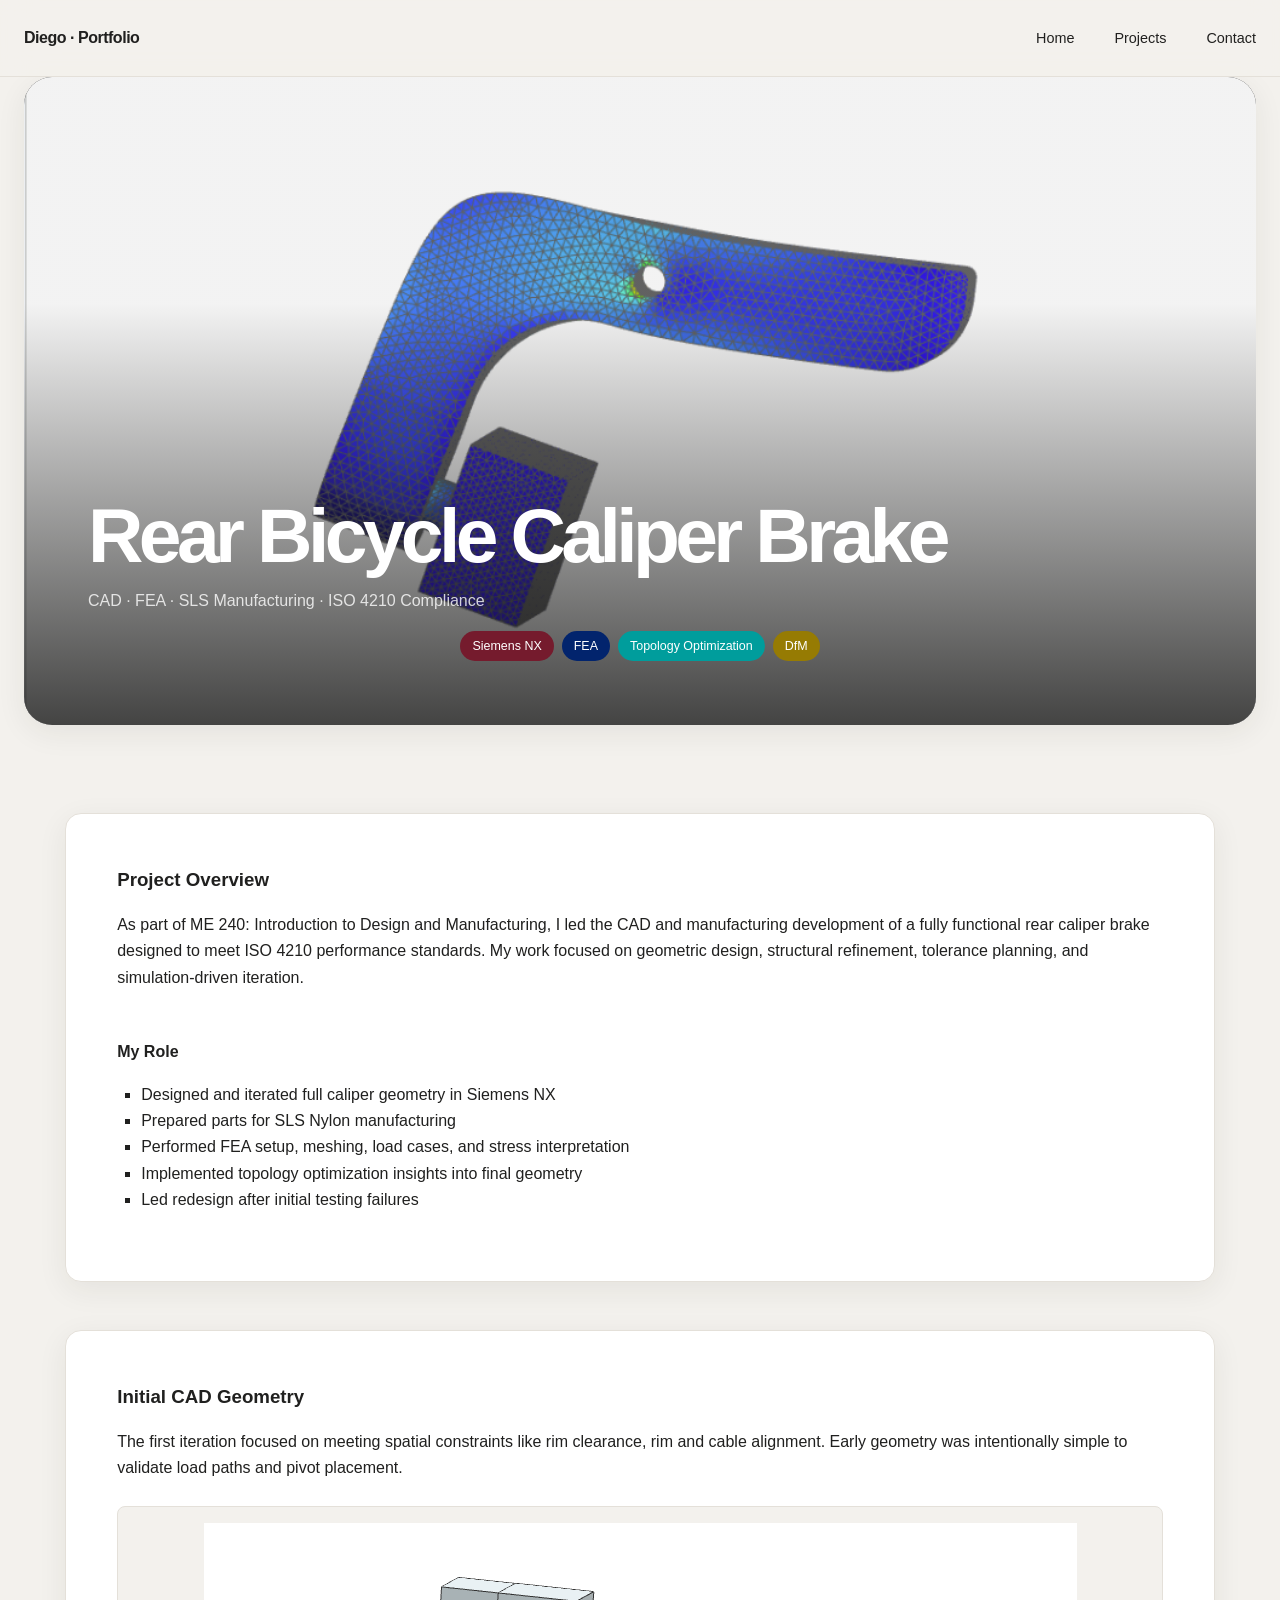
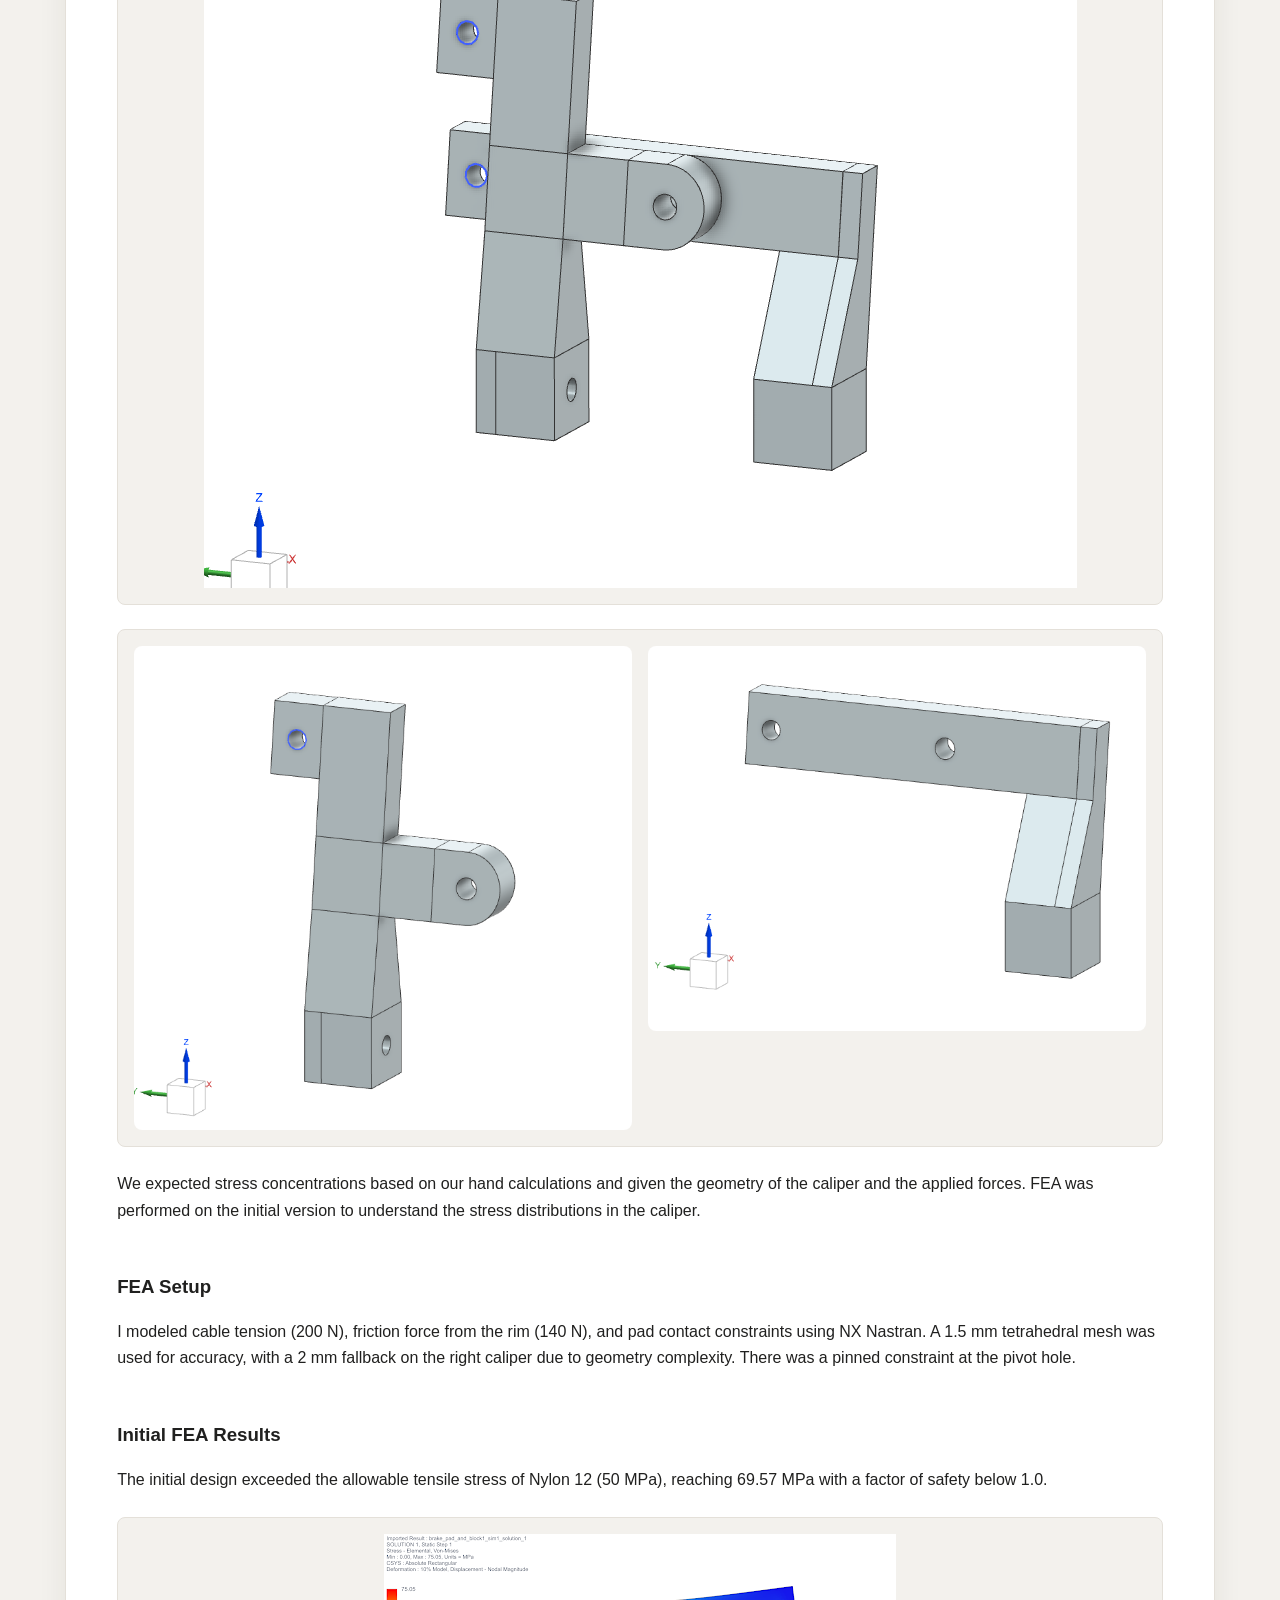
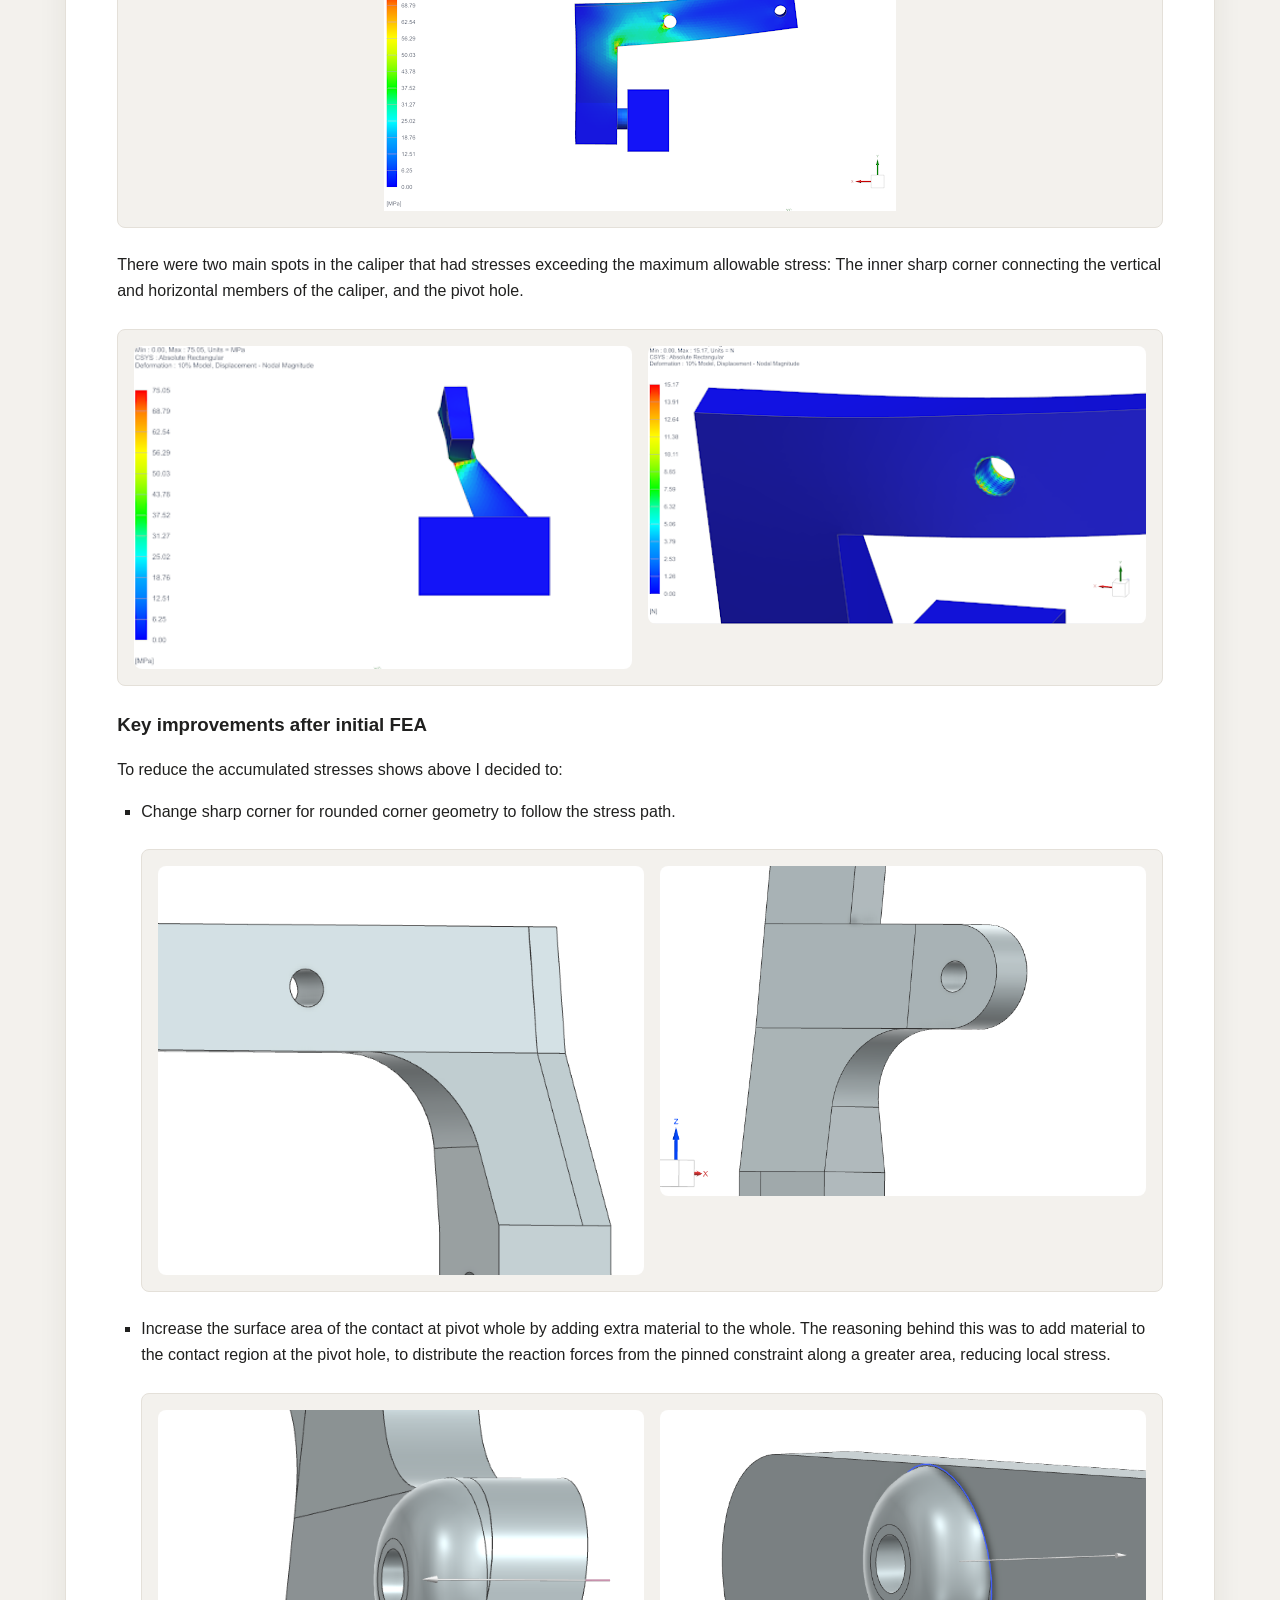
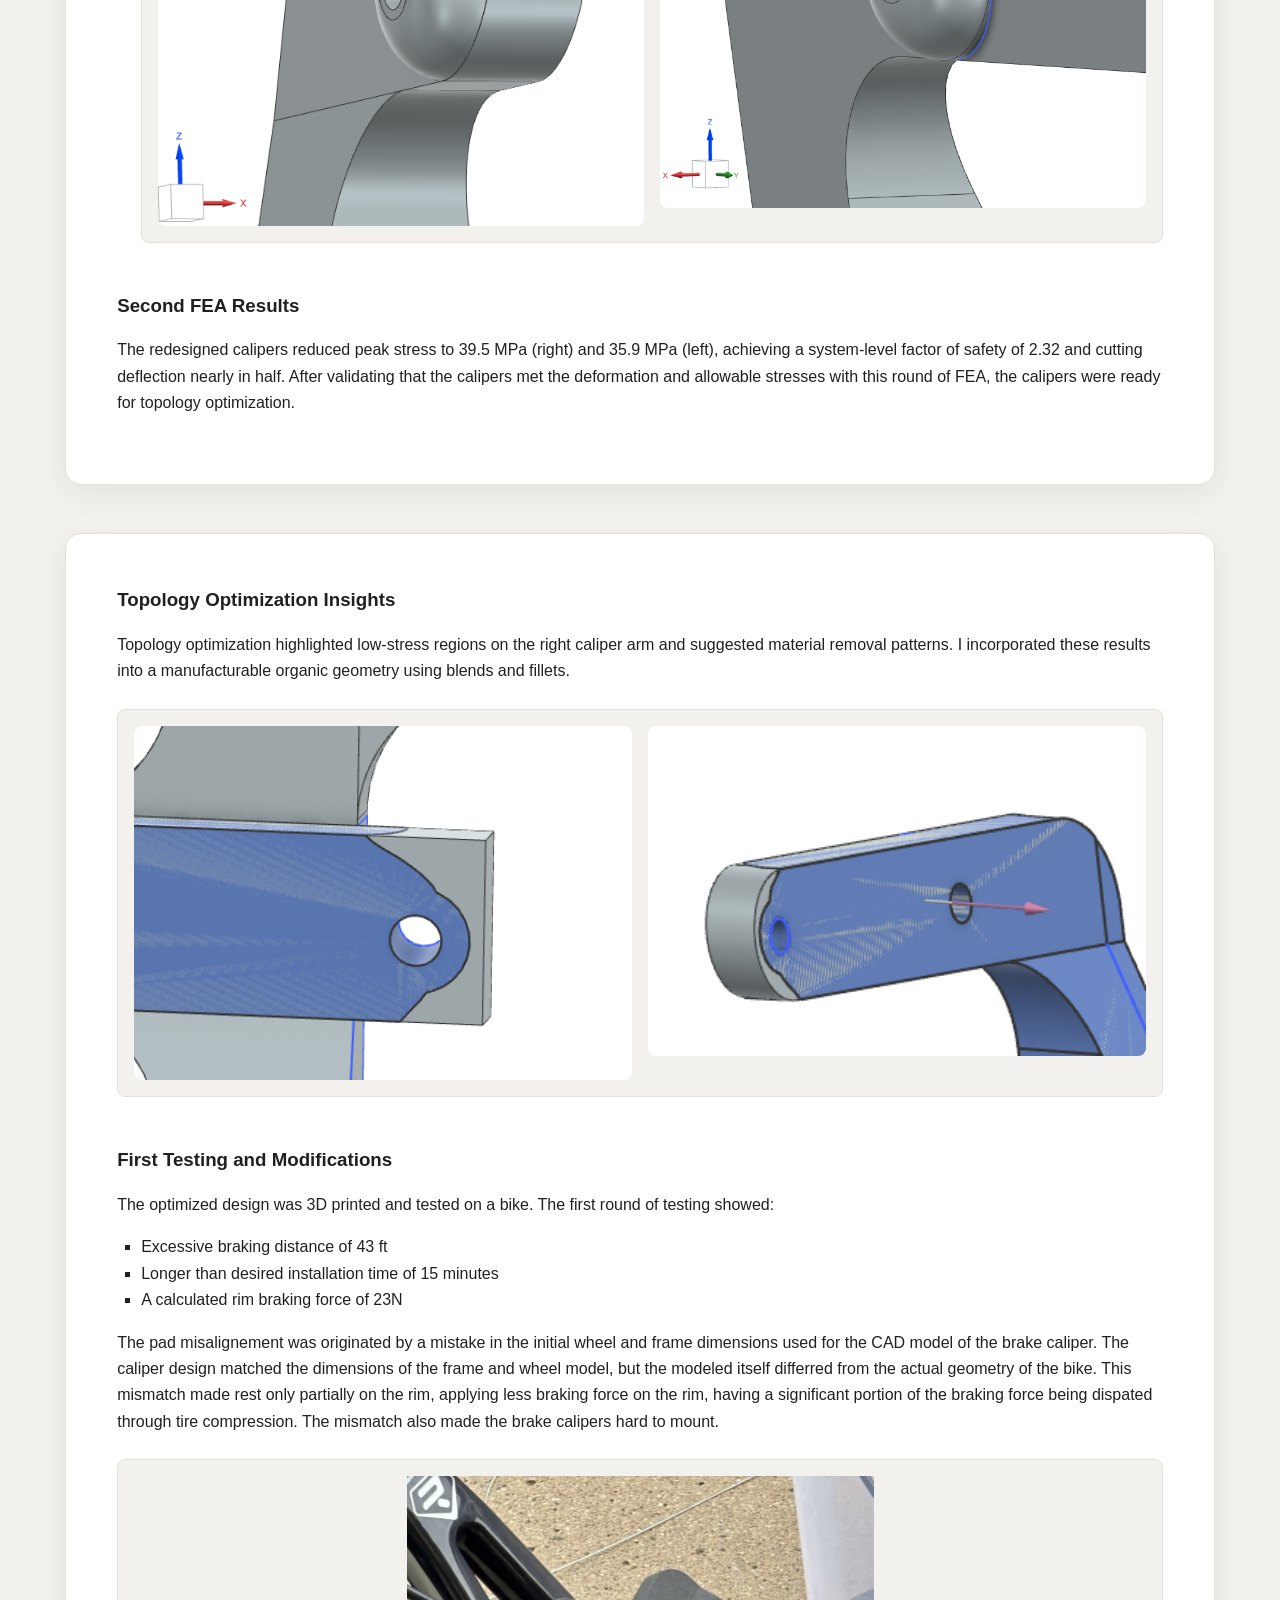
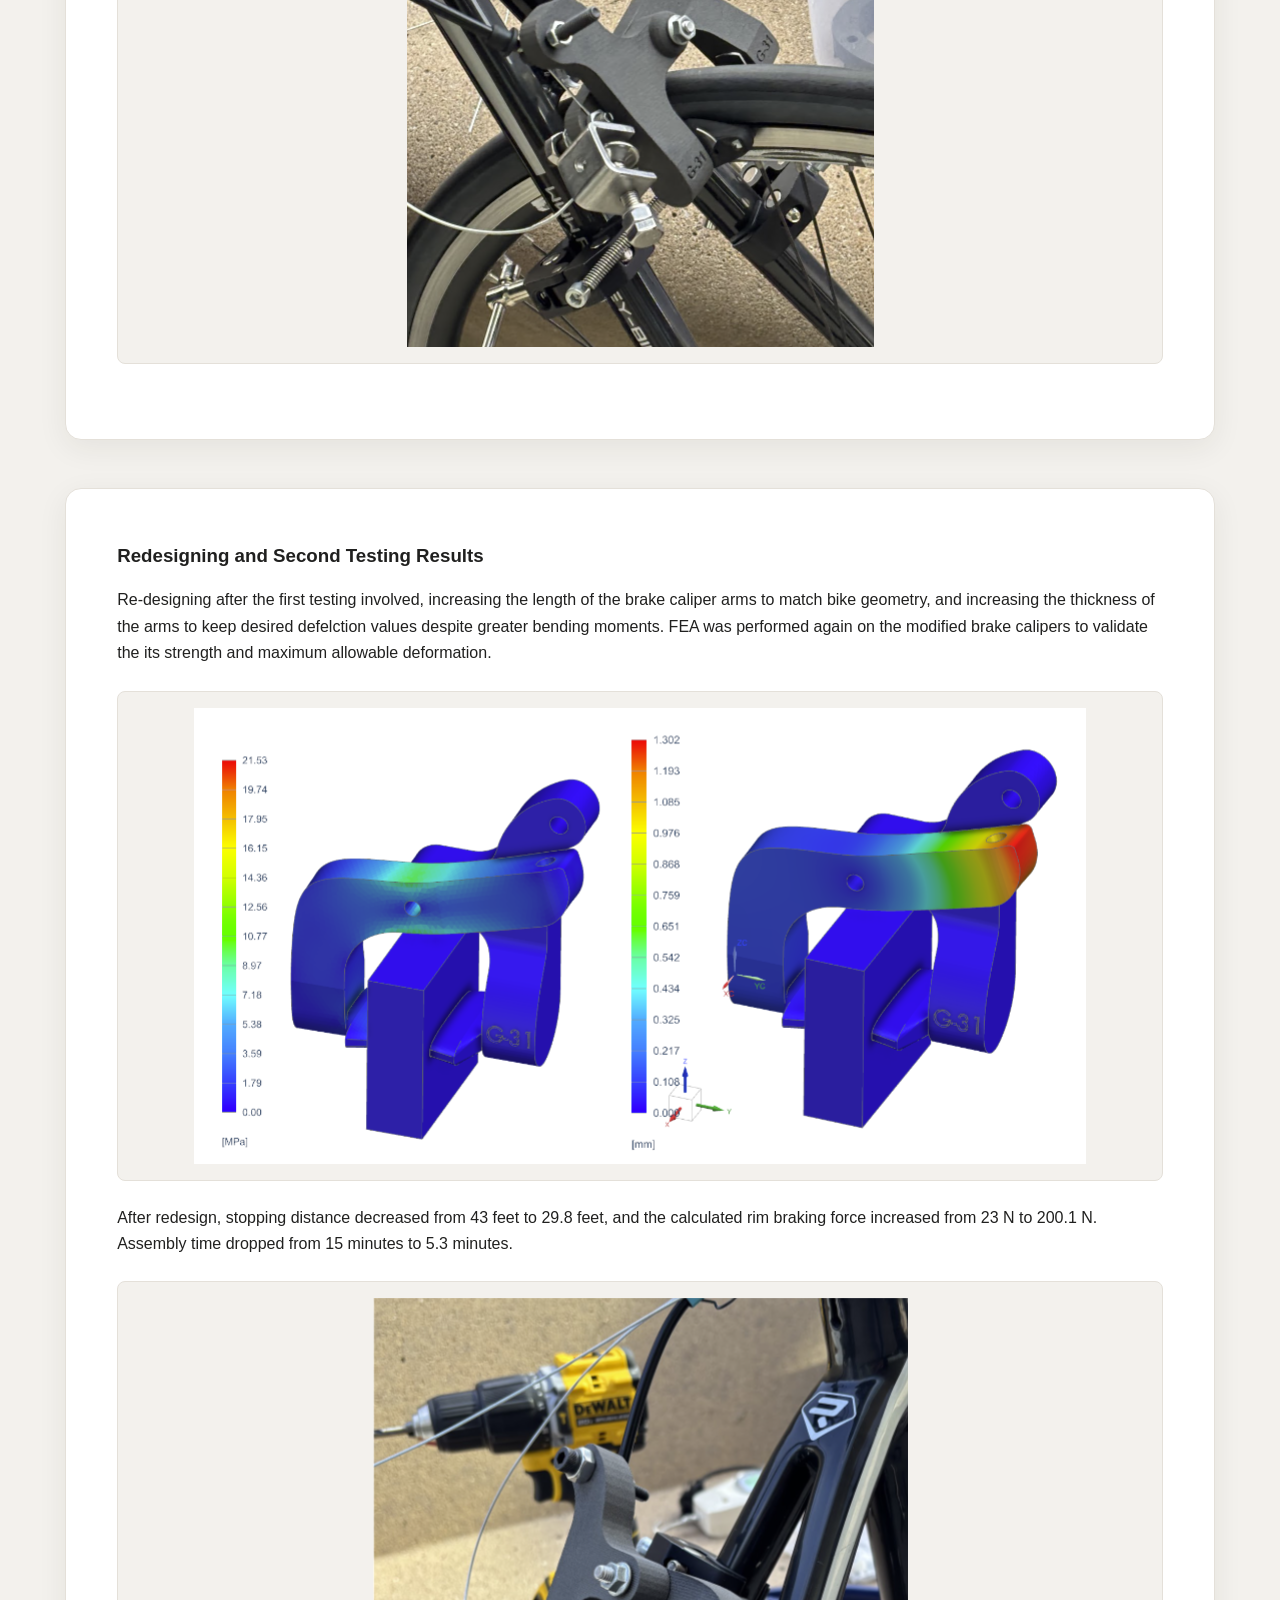
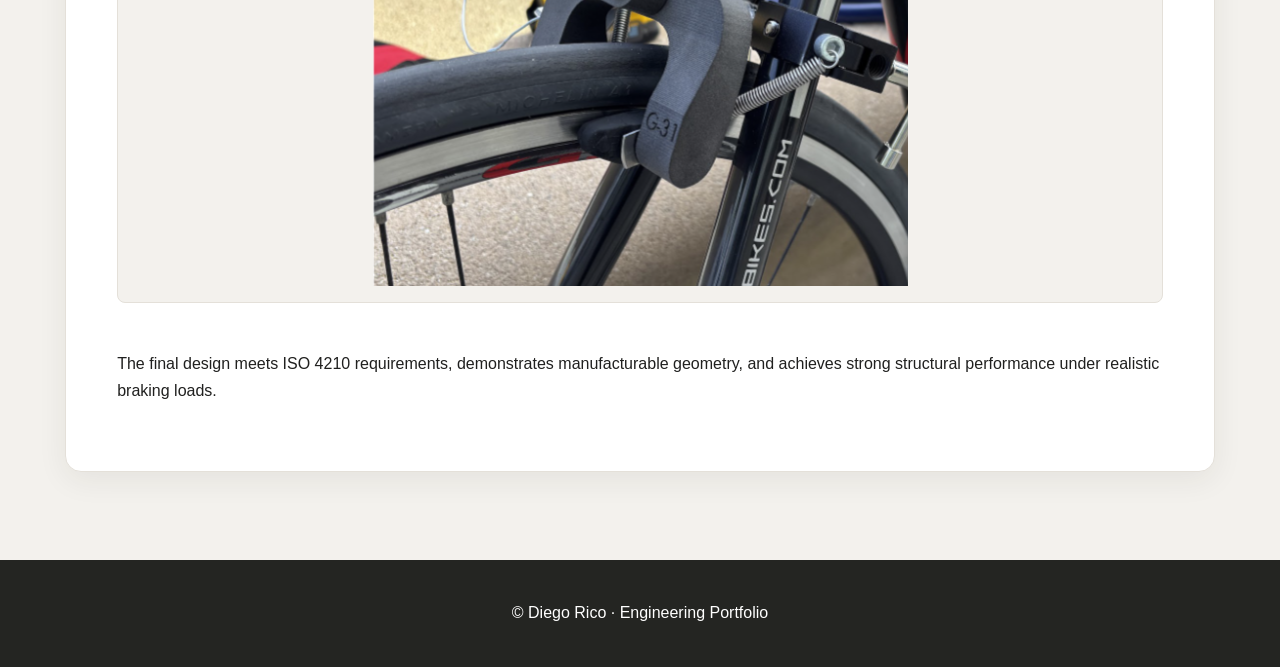
==== commit 1b164fc3: "Update brake_caliper.html" ====
--- a/brake_caliper.html
+++ b/brake_caliper.html
@@ -20,8 +20,8 @@
 
       <ul class="site-nav__links">
         <li><a href="index.html">Home</a></li>
-        <li><a href="index.html #projects">Projects</a></li>
-        <li><a href="index.html #contact">Contact</a></li>
+        <li><a href="index.html#projects">Projects</a></li>
+        <li><a href="index.html#contact">Contact</a></li>
       </ul>
     </nav>
   </header>
--- a/styles.css
+++ b/styles.css
@@ -1,605 +1,934 @@
-/* =========================================================
-   Design tokens: colors, spacing, typography
-   ========================================================= */
-:root {
-  /* Color system */
-  --color-bg: #f8f9fa;
-  --color-bg-dark: #121212;
-  --color-surface: #ffffff;
-  --color-surface-dark: #1e1e1e;
-  --color-border: #dee2e6;
-  --color-border-dark: #333;
-  --color-text: #222;
-  --color-text-muted: #555;
-  --color-text-on-dark: #f5f5f5;
-  --color-primary: #007bff;
-  --color-primary-dark: #0056b3;
-  --color-header-bg: #333;
-  --color-footer-bg: #333;
-
-  /* Spacing scale */
-  --space-xs: 0.5rem;
-  --space-sm: 1rem;
-  --space-md: 1.5rem;
-  --space-lg: 2rem;
-  --space-xl: 3rem;
-
-  /* Radius & shadow */
-  --radius-sm: 0.25rem;
-  --radius-md: 0.5rem;
-  --shadow-soft: 0 0.25rem 0.5rem rgba(0, 0, 0, 0.05);
-  --shadow-strong: 0 4px 6px rgba(0, 0, 0, 0.1);
-
-  /* Typography */
-  --font-body: Arial, sans-serif;
-  --font-mono: 'Fira Code', 'Courier New', Courier, monospace;
-  --font-size-base: 1rem;
-  --font-size-lg: 1.25rem;
-  --font-size-xl: 2rem;
-  --font-size-xxl: 2.5rem;
-}
-
-/* Dark theme overrides */
-html[data-theme="dark"] {
-  --color-bg: var(--color-bg-dark);
-  --color-surface: var(--color-surface-dark);
-  --color-border: var(--color-border-dark);
-  --color-text: var(--color-text-on-dark);
-  --color-text-muted: #bbbbbb;
-  --color-header-bg: #000;
-  --color-footer-bg: #000;
-}
-
-/* =========================================================
-   Global base styles
-   ========================================================= */
-html {
-  scroll-behavior: smooth;
-}
-
-body {
-  font-family: var(--font-body);
-  line-height: 1.6;
-  margin: 0;
-  padding: 0;
-  background-color: var(--color-bg);
-  color: var(--color-text);
-}
-
-/* =========================================================
-   Header & navigation
-   ========================================================= */
-.site-header {
-  background-color: var(--color-header-bg);
-  color: #fff;
-}
-
-.site-nav {
-  max-width: 1200px;
-  margin: 0 auto;
-  padding: var(--space-sm);
-  display: flex;
-  align-items: center;
-  justify-content: space-between;
-  gap: var(--space-sm);
-}
-
-.site-nav__brand {
-  font-weight: bold;
-}
-
-.site-nav__links {
-  list-style: none;
-  display: flex;
-  gap: var(--space-sm);
-  margin: 0;
-  padding: 0;
-}
-
-.site-nav__links a {
-  color: #fff;
-  text-decoration: none;
-  font-size: 0.95rem;
-}
-
-.site-nav__links a:hover {
-  text-decoration: underline;
-}
-
-.theme-toggle {
-  background: transparent;
-  border: 1px solid #fff;
-  border-radius: var(--radius-sm);
-  color: #fff;
-  padding: 0.25rem 0.5rem;
-  cursor: pointer;
-}
-
-/* =========================================================
-   Layout
-   ========================================================= */
-main {
-  padding: var(--space-lg) var(--space-sm);
-  max-width: 1200px;
-  margin: 0 auto;
-}
-
-section {
-  margin-bottom: var(--space-xl);
-}
-
-.section-title {
-  font-size: var(--font-size-xxl);
-  text-align: center;
-  margin-bottom: var(--space-md);
-}
-
-/* =========================================================
-   Hero video
-   ========================================================= */
-.hero {
-  margin: 0;
-}
-
-.hero-video {
-  position: relative;
-  width: 100%;
-  height: 60vh;
-  overflow: hidden;
-  display: flex;
-  align-items: center;
-  justify-content: center;
-  border-radius: var(--radius-md);
-  box-shadow: var(--shadow-soft);
-}
-
-.hero-video__media {
-  position: absolute;
-  top: 50%;
-  left: 50%;
-  width: 100%;
-  height: 100%;
-  object-fit: cover;
-  transform: translate(-50%, -50%);
-  z-index: 0;
-}
-
-.hero-video__overlay {
-  position: relative;
-  z-index: 1;
-  text-align: center;
-  color: #666666;
-  padding: var(--space-lg);
-  background: linear-gradient(
-    to bottom,
-    rgba(255, 255, 255, 0.45),
-    rgba(255, 255, 255, 0.45)
-  );
-  border-radius: var(--radius-md);
-  max-width: 700px;
-}
-
-.hero-title {
-  font-size: 2.2rem;
-  margin-bottom: var(--space-sm);
-}
-
-.hero-subtitle {
-  font-size: 1rem;
-  margin-bottom: var(--space-md);
-  color: #5c5c5c;
-}
-.hero-subtitle2 {
-  font-size: 1.5rem;
-  margin-bottom: var(--space-md);
-  color: #5c5c5c;
-}
-
-/* Tech badges */
-.tech-badges {
-  display: flex;
-  flex-wrap: wrap;
-  justify-content: center;
-  gap: 0.5rem;
-}
-
-.badge {
-  display: inline-block;
-  padding: 0.25rem 0.75rem;
-  border-radius: var(--radius-sm);
-  font-size: 0.8rem;
-  color: #fff;
-}
-
-.badge-python {
-  background: #009d9c;
-}
-
-.badge-mech {
-  background: #967b03;
-}
-
-.badge-se3 {
-  background: #604522;
-}
-
-.badge-SolidWorks {
-  background: #9b3a01;
-}
-.badge-fea {
-  background: #02246d;
-}
-.badge-nx {
-  background: #751b2d;
-}
-.badge-cad {
-  background: #099288;
-}
-
-/* =========================================================
-   About section
-   ========================================================= */
-#about {
-  padding: 60px 0;
-  background-color: var(--color-bg);
-}
-
-.about-content {
-  display: flex;
-  flex-direction: row;          /* horizontal layout */
-  align-items: center;          /* vertically center photo + text */
-  justify-content: center;      /* center the whole section */
-  gap: var(--space-xl);         /* spacing between photo and text */
-  max-width: 900px;             /* keeps layout nicely centered */
-  margin: 0 auto;               /* centers the container */
-}
-
-
-.profile-pic {
-  width: 75%;       /* or 25% */
-  max-width: 350px;
-  border-radius: 30%;
-  overflow: hidden;
-}
-
-
-.profile-pic img {
-  width: 100%;
-  height: auto;
-}
-
-.bio p {
-  font-size: 1.125rem;
-  line-height: 1.6;
-  text-align: center;
-  margin-bottom: var(--space-md);
-  color: var(--color-text-muted);
-}
-
-/* =========================================================
-   Case study / projects
-   ========================================================= */
-.case-study {
-  max-width: 900px;
-  margin: 0 auto var(--space-xl);
-  padding: 0 var(--space-sm);
-  background-color: var(--color-surface);
-  border-radius: var(--radius-md);
-  box-shadow: var(--shadow-soft);
-  border: 1px solid var(--color-border);
-}
-
-.case-section {
-  margin-bottom: var(--space-lg);
-}
-
-.case-section h3,
-.case-section h4 {
-  margin-bottom: var(--space-sm);
-}
-
-.inline-math-strong {
-  text-align: center;
-  font-style: italic;
-  font-weight: bold;
-}
-
-.inline-math-center {
-  text-align: center;
-}
-
-/* Figure placeholders */
-.figure-placeholder {
-  border: 2px dashed #fcfdfd;
-  padding: var(--space-md);
-  text-align: center;
-  background: transparent;
-  margin: var(--space-md) 0;
-  border-radius: var(--radius-sm);
-}
-
-.figure-placeholder img {
-  max-width: 80%;
-  height: auto;
-}
-
-.figure-placeholder.flex-row {
-  display: flex;
-  flex-direction: row;
-  justify-content: center;
-  align-items: stretch;
-  gap: var(--space-md);
-  padding: var(--space-md);
-  background: transparent;
-  border: 2px dashed #fcfdfd;
-  border-radius: var(--radius-sm);
-  flex-wrap: nowrap;              /* default: stay in one row */
-}
-
-.figure-placeholder.flex-row img {
-  flex: 1 1 auto;
-  max-width: 45%;
-  height: auto;
-  border-radius: var(--radius-sm);
-  object-fit: contain;
-}
-
-/* 📱 On phone-sized screens, allow wrapping */
-@media (max-width: 80%) {
-  .figure-placeholder.flex-row {
-    flex-wrap: wrap;              /* now images can stack */
-  }
-
-  .figure-placeholder.flex-row img {
-    flex: 1 1 500px;              /* minimum width before wrapping */
-  }
-}
-
-/* Lists */
-.bullet-list {
-  list-style-type: square;
-  padding-left: var(--space-md);
-}
-
-.numbered-list {
-  list-style-type: decimal;
-  padding-left: var(--space-md);
-}
-
-/* Math block */
-.math-block {
-  background: #fdfdfd;
-  border: 1px solid #e2e8f0;
-  border-radius: var(--radius-sm);
-  padding: 25px 15px;
-  margin: var(--space-md) 0;
-  box-shadow: inset 0 1px 3px rgba(0, 0, 0, 0.02);
-  overflow-x: auto;
-  font-family: 'Times New Roman', Times, serif;
-  font-size: 1.25rem;
-  text-align: center;
-}
-
-.math-block__title {
-  margin: 0 0 15px 0;
-  font-weight: bold;
-  font-family: var(--font-body);
-  font-size: 1rem;
-  color: #111;
-}
-
-/* Code blocks */
-/* Custom Scrollbars and Clean Containers for Project Code Snippets */
-pre[class*="language-"] {
-  border-radius: 6px;
-  margin: 20px 0;
-  padding: 1.5em;
-  overflow-x: auto;
-  font-size: 4px;
-  box-shadow: var(--shadow-strong);
-  background-color: #1e1e1e;
-  color: #f5f5f5;
-}
-
-pre code {
-  white-space: pre-wrap;     /* Wrap long lines */
-  word-break: break-word;    /* Break long tokens */
-}
-
-code[class*="language-"] {
-  font-family: var(--font-mono) !important;
-  font-size: 16px;
-}
-
-/* =========================================================
-   Projects grid
-   ========================================================= */
-#projects {
-  padding: 60px 0;
-}
-
-#projects .container {
-  padding: 0;
-}
-
-.projects-grid {
-  display: grid;
-  grid-template-columns: repeat(auto-fit, minmax(260px, 1fr));
-  gap: var(--space-md);
-  margin-top: var(--space-lg);
-}
-
-.card {
-  background-color: var(--color-surface);
-  border: 1px solid var(--color-border);
-  border-radius: var(--radius-sm);
-  box-shadow: var(--shadow-soft);
-  padding: var(--space-md);
-}
-
-.card img {
-  width: 100%;
-  height: auto;
-  border-radius: var(--radius-sm);
-}
-
-.card h3 {
-  margin-top: var(--space-sm);
-  margin-bottom: 0.5rem;
-}
-
-.card p {
-  margin-bottom: var(--space-sm);
-  color: var(--color-text-muted);
-}
-
-.card a {
-  color: var(--color-primary);
-  text-decoration: none;
-}
-
-.card a:hover {
-  text-decoration: underline;
-}
-
-/* =========================================================
-   Contact form
-   ========================================================= */
-svg {
-  height: 23rem;
-  margin-right: 4rem;
-}
-
-#envelope {
-  animation: float 2s ease-in-out infinite;
-}
-
-#star1,
-#star2,
-#star3,
-#star4,
-#star5,
-#star6 {
-  animation: blink 1s ease-in-out infinite;
-}
-
-#star2 { animation-delay: 100ms; }
-#star3 { animation-delay: 500ms; }
-#star4 { animation-delay: 700ms; }
-#star5 { animation-delay: 300ms; }
-#star6 { animation-delay: 200ms; }
-
-@keyframes float {
-  0%   { transform: translateY(0px); }
-  50%  { transform: translateY(-20px); }
-  100% { transform: translateY(0px); }
-}
-
-@keyframes blink {
-  0%   { opacity: 0; }
-  50%  { opacity: 0.5; }
-  100% { opacity: 1; }
-}
-
-.contact-form {
-  display: flex;
-  align-items: center;
-  justify-content: center;
-  gap: var(--space-lg);
-}
-
-form {
-  width: 50%;
-  margin: 0 auto;
-  background-color: var(--color-surface);
-  padding: var(--space-md);
-  border-radius: var(--radius-sm);
-  box-shadow: var(--shadow-soft);
-  border: 1px solid var(--color-border);
-}
-
-.title {
-  font-size: 1.5rem;
-  color: var(--color-text);
-  text-align: center;
-  margin-bottom: var(--space-md);
-}
-
-.form-group {
-  margin-bottom: var(--space-md);
-}
-
-.icon {
-  display: block;
-  font-size: 1.2rem;
-  margin-bottom: 0.5rem;
-}
-
-.form-control {
-  width: calc(100% - 20px);
-  padding: 10px;
-  border: 1px solid #ccc;
-  border-radius: var(--radius-sm);
-  font-size: var(--font-size-base);
-}
-
-.btn-primary {
-  background-color: var(--color-primary);
-  color: #fff;
-  padding: 10px 20px;
-  border: none;
-  border-radius: var(--radius-sm);
-  cursor: pointer;
-  font-size: var(--font-size-base);
-}
-
-.btn-primary:hover {
-  background-color: var(--color-primary-dark);
-}
-
-/* =========================================================
-   Footer
-   ========================================================= */
-footer {
-  background-color: var(--color-footer-bg);
-  color: white;
-  text-align: center;
-  padding: var(--space-sm);
-  margin-top: var(--space-xl);
-}
-
-/* =========================================================
-   Responsive adjustments
-   ========================================================= */
-@media (max-width: 700px) {
-  .site-nav {
-    flex-direction: column;
-    align-items: flex-start;
-  }
-  .about-content {
-    flex-direction: column;
-    text-align: center; 
-  }
-
-  .hero-video {
-    height: 50vh;
-  }
-
-  .hero-video__overlay {
-    padding: var(--space-md);
-  }
-
-  .contact-form {
-    flex-direction: column;
-    gap: 40px;
-  }
-
-  svg {
-    height: 13rem;
-    margin-right: 0;
-  }
-
-  form {
-    width: 90%;
-  }
-}
+/* =========================================================
+   THEME 3 — STUDIO / EDITORIAL
+   Elegant, visual, card-based portfolio
+   ========================================================= */
+
+:root {
+  --color-bg: #f3f1ed;
+  --color-bg-dark: #151515;
+
+  --color-surface: #ffffff;
+  --color-surface-dark: #202020;
+
+  --color-border: #e4e0d9;
+  --color-border-dark: #353535;
+
+  --color-text: #20201f;
+  --color-text-muted: #77736d;
+  --color-text-on-dark: #f5f4f1;
+
+  --color-primary: #355c58;
+  --color-primary-dark: #244540;
+
+  --color-header-bg: rgba(243, 241, 237, 0.9);
+  --color-footer-bg: #242522;
+
+  --space-xs: 0.5rem;
+  --space-sm: 0.8rem;
+  --space-md: 1.3rem;
+  --space-lg: 2rem;
+  --space-xl: 3rem;
+  --space-xxl: 5.5rem;
+
+  --radius-sm: 8px;
+  --radius-md: 16px;
+  --radius-lg: 28px;
+
+  --shadow-soft:
+    0 8px 30px rgba(42, 39, 34, 0.07);
+
+  --shadow-hover:
+    0 18px 45px rgba(42, 39, 34, 0.13);
+
+  --font-body: Inter, -apple-system, BlinkMacSystemFont, "Segoe UI",
+               Helvetica, Arial, sans-serif;
+
+  --font-mono: "Fira Code", Consolas, monospace;
+
+  --content-width: 1380px;
+}
+
+html[data-theme="dark"] {
+  --color-bg: var(--color-bg-dark);
+  --color-surface: var(--color-surface-dark);
+  --color-border: var(--color-border-dark);
+  --color-text: var(--color-text-on-dark);
+  --color-text-muted: #aaa59d;
+  --color-header-bg: rgba(21, 21, 21, 0.92);
+  --color-footer-bg: #0d0d0d;
+
+  --shadow-soft:
+    0 8px 30px rgba(0, 0, 0, 0.25);
+
+  --shadow-hover:
+    0 18px 45px rgba(0, 0, 0, 0.4);
+}
+
+/* =========================================================
+   Global
+   ========================================================= */
+
+html {
+  scroll-behavior: smooth;
+}
+
+* {
+  box-sizing: border-box;
+}
+
+body {
+  margin: 0;
+  padding: 0;
+
+  background: var(--color-bg);
+  color: var(--color-text);
+
+  font-family: var(--font-body);
+  line-height: 1.65;
+}
+
+img {
+  max-width: 100%;
+  display: block;
+}
+
+main {
+  width: min(var(--content-width), calc(100% - 3rem));
+  margin: 0 auto;
+}
+
+section {
+  margin-bottom: var(--space-xxl);
+}
+
+/* =========================================================
+   Navigation
+   ========================================================= */
+
+.site-header {
+  position: sticky;
+  top: 0;
+  z-index: 100;
+
+  background: var(--color-header-bg);
+  backdrop-filter: blur(16px);
+
+  border-bottom: 1px solid var(--color-border);
+}
+
+.site-nav {
+  width: min(var(--content-width), calc(100% - 3rem));
+  min-height: 76px;
+
+  margin: 0 auto;
+
+  display: flex;
+  align-items: center;
+  justify-content: space-between;
+}
+
+.site-nav__brand {
+  font-size: 1rem;
+  font-weight: 700;
+  letter-spacing: -0.03em;
+}
+
+.site-nav__links {
+  display: flex;
+  align-items: center;
+  gap: 2.5rem;
+
+  margin: 0;
+  padding: 0;
+
+  list-style: none;
+}
+
+.site-nav__links a {
+  color: var(--color-text);
+
+  font-size: 0.9rem;
+  font-weight: 500;
+
+  text-decoration: none;
+
+  transition: opacity 0.2s ease;
+}
+
+.site-nav__links a:hover {
+  opacity: 0.55;
+}
+
+.theme-toggle {
+  border: 1px solid var(--color-border);
+  background: var(--color-surface);
+  color: var(--color-text);
+
+  border-radius: 999px;
+
+  padding: 0.35rem 0.65rem;
+
+  cursor: pointer;
+}
+
+/* =========================================================
+   Section titles
+   ========================================================= */
+
+.section-title {
+  margin: 0 0 2.5rem;
+
+  font-size: clamp(2rem, 4vw, 3.3rem);
+  line-height: 1;
+  letter-spacing: -0.055em;
+
+  text-align: left;
+}
+
+/* =========================================================
+   Hero
+   ========================================================= */
+
+.hero {
+  margin-bottom: var(--space-xxl);
+}
+
+.hero-video {
+  position: relative;
+
+  height: min(72vh, 720px);
+  min-height: 500px;
+
+  overflow: hidden;
+
+  display: flex;
+  align-items: flex-end;
+
+  border-radius: var(--radius-lg);
+
+  box-shadow: var(--shadow-soft);
+
+  background: #222;
+}
+
+.hero-video__media {
+  position: absolute;
+  inset: 0;
+
+  width: 100%;
+  height: 100%;
+
+  object-fit: cover;
+
+  transition: transform 0.8s ease;
+}
+
+.hero-video:hover .hero-video__media {
+  transform: scale(1.015);
+}
+
+.hero-video::after {
+  content: "";
+
+  position: absolute;
+  inset: 0;
+
+  background:
+    linear-gradient(
+      to top,
+      rgba(15, 15, 14, 0.78),
+      rgba(15, 15, 14, 0.05) 65%
+    );
+}
+
+.hero-video__overlay {
+  position: relative;
+  z-index: 2;
+
+  width: 100%;
+
+  padding: clamp(2rem, 5vw, 5rem);
+
+  background: none;
+
+  color: white;
+  text-align: left;
+}
+
+.hero-title {
+  max-width: 900px;
+
+  margin: 0;
+
+  font-size: clamp(2.7rem, 6vw, 5.3rem);
+  line-height: 0.96;
+
+  letter-spacing: -0.06em;
+}
+
+.hero-subtitle2 {
+  margin: 1rem 0 0;
+
+  color: rgba(255,255,255,0.82);
+
+  font-size: clamp(1.15rem, 2vw, 1.5rem);
+}
+
+.hero-subtitle {
+  color: rgba(255,255,255,0.8);
+}
+
+/* =========================================================
+   Badges
+   ========================================================= */
+
+.tech-badges {
+  display: flex;
+  flex-wrap: wrap;
+  justify-content: center;
+  gap: 0.5rem;
+}
+
+.badge {
+  padding: 0.3rem 0.75rem;
+
+  border-radius: 999px;
+
+  color: white;
+
+  font-size: 0.78rem;
+}
+
+.badge-python { background: #009d9c; }
+.badge-mech { background: #967b03; }
+.badge-se3 { background: #604522; }
+.badge-SolidWorks { background: #9b3a01; }
+.badge-fea { background: #02246d; }
+.badge-nx { background: #751b2d; }
+.badge-cad { background: #099288; }
+
+/* =========================================================
+   About
+   ========================================================= */
+
+#about {
+  padding: 0;
+}
+
+.about-content {
+  max-width: 1180px;
+  margin: 0 auto;
+
+  display: grid;
+
+  grid-template-columns: minmax(280px, 0.75fr) minmax(0, 1.25fr);
+
+  align-items: center;
+
+  gap: clamp(3rem, 8vw, 9rem);
+}
+
+.profile-pic {
+  position: relative;
+
+  width: min(100%, 360px);
+
+  margin: 0 auto;
+
+  padding: 12px;
+
+  background: var(--color-surface);
+
+  border-radius: var(--radius-lg);
+
+  box-shadow: var(--shadow-soft);
+}
+
+.profile-pic img {
+  width: 100%;
+  height: auto;
+
+  border-radius: calc(var(--radius-lg) - 8px);
+}
+
+.bio {
+  max-width: 700px;
+}
+
+.bio p {
+  margin: 0 0 1.5rem;
+
+  color: var(--color-text-muted);
+
+  font-size: 1.08rem;
+  line-height: 1.9;
+}
+
+.bio p:first-child {
+  color: var(--color-text);
+  font-size: 1.18rem;
+}
+
+.bio p:last-child {
+  margin-bottom: 0;
+}
+
+/* =========================================================
+   Projects
+   ========================================================= */
+
+#projects {
+  padding: 0;
+}
+
+#projects .container {
+  padding: 0;
+}
+
+.projects-grid {
+  display: grid;
+
+  grid-template-columns: repeat(4, minmax(0, 1fr));
+
+  gap: 1.4rem;
+}
+
+.card {
+  display: flex;
+  flex-direction: column;
+
+  min-width: 0;
+
+  overflow: hidden;
+
+  background: var(--color-surface);
+
+  border: 1px solid var(--color-border);
+  border-radius: var(--radius-md);
+
+  box-shadow: var(--shadow-soft);
+
+  transition:
+    transform 0.25s ease,
+    box-shadow 0.25s ease;
+}
+
+.card:hover {
+  transform: translateY(-7px);
+  box-shadow: var(--shadow-hover);
+}
+
+.card img {
+  width: 100%;
+
+  aspect-ratio: 4 / 3;
+
+  object-fit: cover;
+
+  transition: transform 0.35s ease;
+}
+
+.card:hover img {
+  transform: scale(1.025);
+}
+
+.card h3 {
+  margin: 1.35rem 1.35rem 0.5rem;
+
+  font-size: 1.1rem;
+  line-height: 1.3;
+
+  letter-spacing: -0.02em;
+}
+
+.card p {
+  margin: 0 1.35rem 1rem;
+
+  color: var(--color-text-muted);
+
+  font-size: 0.9rem;
+  line-height: 1.55;
+}
+
+.card a {
+  margin: auto 1.35rem 1.35rem;
+
+  color: var(--color-primary);
+
+  font-size: 0.9rem;
+  font-weight: 600;
+
+  text-decoration: none;
+}
+
+.card a:hover {
+  text-decoration: underline;
+}
+
+/* =========================================================
+   Case studies
+   ========================================================= */
+
+.case-study {
+  width: min(1150px, 100%);
+
+  margin: 0 auto var(--space-xl);
+
+  padding: clamp(1.5rem, 4vw, 3.5rem);
+
+  background: var(--color-surface);
+
+  border: 1px solid var(--color-border);
+
+  border-radius: var(--radius-md);
+
+  box-shadow: var(--shadow-soft);
+}
+
+.case-section {
+  margin-bottom: 3rem;
+}
+
+.case-section:last-child {
+  margin-bottom: 0;
+}
+
+.case-section h3,
+.case-section h4 {
+  margin-top: 0;
+  margin-bottom: 0.8rem;
+}
+
+.inline-math-strong {
+  text-align: center;
+  font-style: italic;
+  font-weight: bold;
+}
+
+.inline-math-center {
+  text-align: center;
+}
+
+/* =========================================================
+   Figures
+   ========================================================= */
+
+.figure-placeholder {
+  margin: 1.5rem 0;
+
+  padding: 1rem;
+
+  background: var(--color-bg);
+
+  border: 1px solid var(--color-border);
+
+  border-radius: var(--radius-sm);
+
+  text-align: center;
+}
+
+.figure-placeholder video {
+  display: block;
+
+  max-width: 100%;
+  height: auto;
+
+  margin-inline: auto;
+}
+
+.figure-placeholder img {
+  max-width: 100%;
+  height: auto;
+
+  margin-inline: auto;
+}
+
+.figure-placeholder.flex-row {
+  display: grid;
+
+  grid-template-columns: repeat(2, minmax(0, 1fr));
+
+  gap: 1rem;
+
+  padding: 1rem;
+
+  background: var(--color-bg);
+
+  border: 1px solid var(--color-border);
+
+  border-radius: var(--radius-sm);
+}
+
+.figure-placeholder.flex-row img {
+  width: 100%;
+  max-width: none;
+  height: auto;
+
+  border-radius: var(--radius-sm);
+
+  object-fit: contain;
+}
+
+/* =========================================================
+   Lists
+   ========================================================= */
+
+.bullet-list {
+  list-style-type: square;
+  padding-left: 1.5rem;
+}
+
+.numbered-list {
+  list-style-type: decimal;
+  padding-left: 1.5rem;
+}
+
+/* =========================================================
+   Math
+   ========================================================= */
+
+.math-block {
+  margin: 1.5rem 0;
+
+  padding: 1.5rem;
+
+  overflow-x: auto;
+
+  background: var(--color-bg);
+
+  border: 1px solid var(--color-border);
+
+  border-radius: var(--radius-sm);
+
+  font-family: "Times New Roman", Times, serif;
+
+  font-size: 1.25rem;
+
+  text-align: center;
+}
+
+.math-block__title {
+  margin: 0 0 1rem;
+
+  font-family: var(--font-body);
+
+  font-size: 1rem;
+
+  color: var(--color-text);
+
+  font-weight: 600;
+}
+
+/* =========================================================
+   Code
+   ========================================================= */
+
+pre[class*="language-"] {
+  margin: 1.5rem 0;
+
+  padding: 1.5em;
+
+  overflow-x: auto;
+
+  background: #1e1e1e;
+
+  color: #f5f5f5;
+
+  border-radius: var(--radius-sm);
+
+  box-shadow: var(--shadow-soft);
+
+  font-size: 0.85rem;
+}
+
+pre code {
+  white-space: pre-wrap;
+  word-break: break-word;
+}
+
+code[class*="language-"] {
+  font-family: var(--font-mono) !important;
+  font-size: 0.9rem;
+}
+
+/* =========================================================
+   Contact
+   ========================================================= */
+
+#contact {
+  padding-bottom: 1rem;
+}
+
+.contact-form {
+  max-width: 1100px;
+
+  margin: 0 auto;
+
+  display: grid;
+
+  grid-template-columns: minmax(250px, 0.8fr) minmax(350px, 1fr);
+
+  align-items: center;
+
+  gap: clamp(3rem, 8vw, 8rem);
+}
+
+svg {
+  width: 100%;
+  height: auto;
+  max-height: 23rem;
+  margin: 0;
+}
+
+#envelope {
+  animation: float 2s ease-in-out infinite;
+}
+
+#star1,
+#star2,
+#star3,
+#star4,
+#star5,
+#star6 {
+  animation: blink 1s ease-in-out infinite;
+}
+
+#star2 { animation-delay: 100ms; }
+#star3 { animation-delay: 500ms; }
+#star4 { animation-delay: 700ms; }
+#star5 { animation-delay: 300ms; }
+#star6 { animation-delay: 200ms; }
+
+@keyframes float {
+  0%, 100% {
+    transform: translateY(0);
+  }
+
+  50% {
+    transform: translateY(-12px);
+  }
+}
+
+@keyframes blink {
+  0% { opacity: 0; }
+  50% { opacity: 0.5; }
+  100% { opacity: 1; }
+}
+
+form {
+  width: 100%;
+
+  padding: 2rem;
+
+  background: var(--color-surface);
+
+  border: 1px solid var(--color-border);
+
+  border-radius: var(--radius-md);
+
+  box-shadow: var(--shadow-soft);
+}
+
+.title {
+  margin: 0 0 1.5rem;
+
+  font-size: 1.5rem;
+
+  letter-spacing: -0.025em;
+}
+
+.form-group {
+  margin-bottom: 1.25rem;
+}
+
+.icon {
+  display: block;
+
+  margin-bottom: 0.4rem;
+
+  font-size: 1rem;
+}
+
+.form-control {
+  display: block;
+
+  width: 100%;
+  min-height: 44px;
+
+  padding: 0.75rem 0.9rem;
+
+  background: var(--color-bg);
+
+  color: var(--color-text);
+
+  border: 1px solid var(--color-border);
+
+  border-radius: var(--radius-sm);
+
+  font: inherit;
+
+  transition:
+    border-color 0.2s ease,
+    box-shadow 0.2s ease;
+}
+
+textarea.form-control {
+  min-height: 120px;
+  resize: vertical;
+}
+
+.form-control:focus {
+  outline: none;
+
+  border-color: var(--color-primary);
+
+  box-shadow:
+    0 0 0 3px rgba(53, 92, 88, 0.1);
+}
+
+.btn-primary {
+  display: inline-flex;
+
+  align-items: center;
+  justify-content: center;
+
+  padding: 0.75rem 1.3rem;
+
+  border: none;
+
+  border-radius: 999px;
+
+  background: var(--color-primary);
+
+  color: white;
+
+  font: inherit;
+  font-weight: 600;
+
+  cursor: pointer;
+
+  transition:
+    background 0.2s ease,
+    transform 0.2s ease;
+}
+
+.btn-primary:hover {
+  background: var(--color-primary-dark);
+
+  transform: translateY(-1px);
+}
+
+/* =========================================================
+   Footer
+   ========================================================= */
+
+footer {
+  margin-top: var(--space-xxl);
+
+  padding: 1.5rem;
+
+  background: var(--color-footer-bg);
+
+  color: white;
+
+  text-align: center;
+}
+
+/* =========================================================
+   Responsive
+   ========================================================= */
+
+@media (max-width: 1050px) {
+  .projects-grid {
+    grid-template-columns: repeat(2, minmax(0, 1fr));
+  }
+}
+
+@media (max-width: 750px) {
+  main,
+  .site-nav {
+    width: calc(100% - 2rem);
+  }
+
+  .site-nav {
+    min-height: auto;
+
+    padding: 1rem 0;
+
+    flex-wrap: wrap;
+  }
+
+  .site-nav__links {
+    width: 100%;
+
+    justify-content: space-between;
+
+    gap: 1rem;
+  }
+
+  .hero-video {
+    min-height: 450px;
+    height: 65vh;
+  }
+
+  .hero-video__overlay {
+    padding: 2rem;
+  }
+
+  .about-content,
+  .contact-form {
+    grid-template-columns: 1fr;
+
+    gap: 2.5rem;
+  }
+
+  .profile-pic {
+    max-width: 290px;
+  }
+
+  .bio {
+    text-align: center;
+  }
+
+  .projects-grid {
+    grid-template-columns: 1fr;
+  }
+
+  .figure-placeholder.flex-row {
+    grid-template-columns: 1fr;
+  }
+}
+
+@media (max-width: 500px) {
+  .section-title {
+    margin-bottom: 1.5rem;
+  }
+
+  .hero-video {
+    min-height: 400px;
+  }
+
+  .hero-video__overlay {
+    padding: 1.25rem;
+  }
+
+  .site-nav__links {
+    font-size: 0.85rem;
+  }
+
+  form {
+    padding: 1.25rem;
+  }
+}
+
+@media (prefers-reduced-motion: reduce) {
+  html {
+    scroll-behavior: auto;
+  }
+
+  *,
+  *::before {
+    animation: none !important;
+    transition: none !important;
+  }
+}
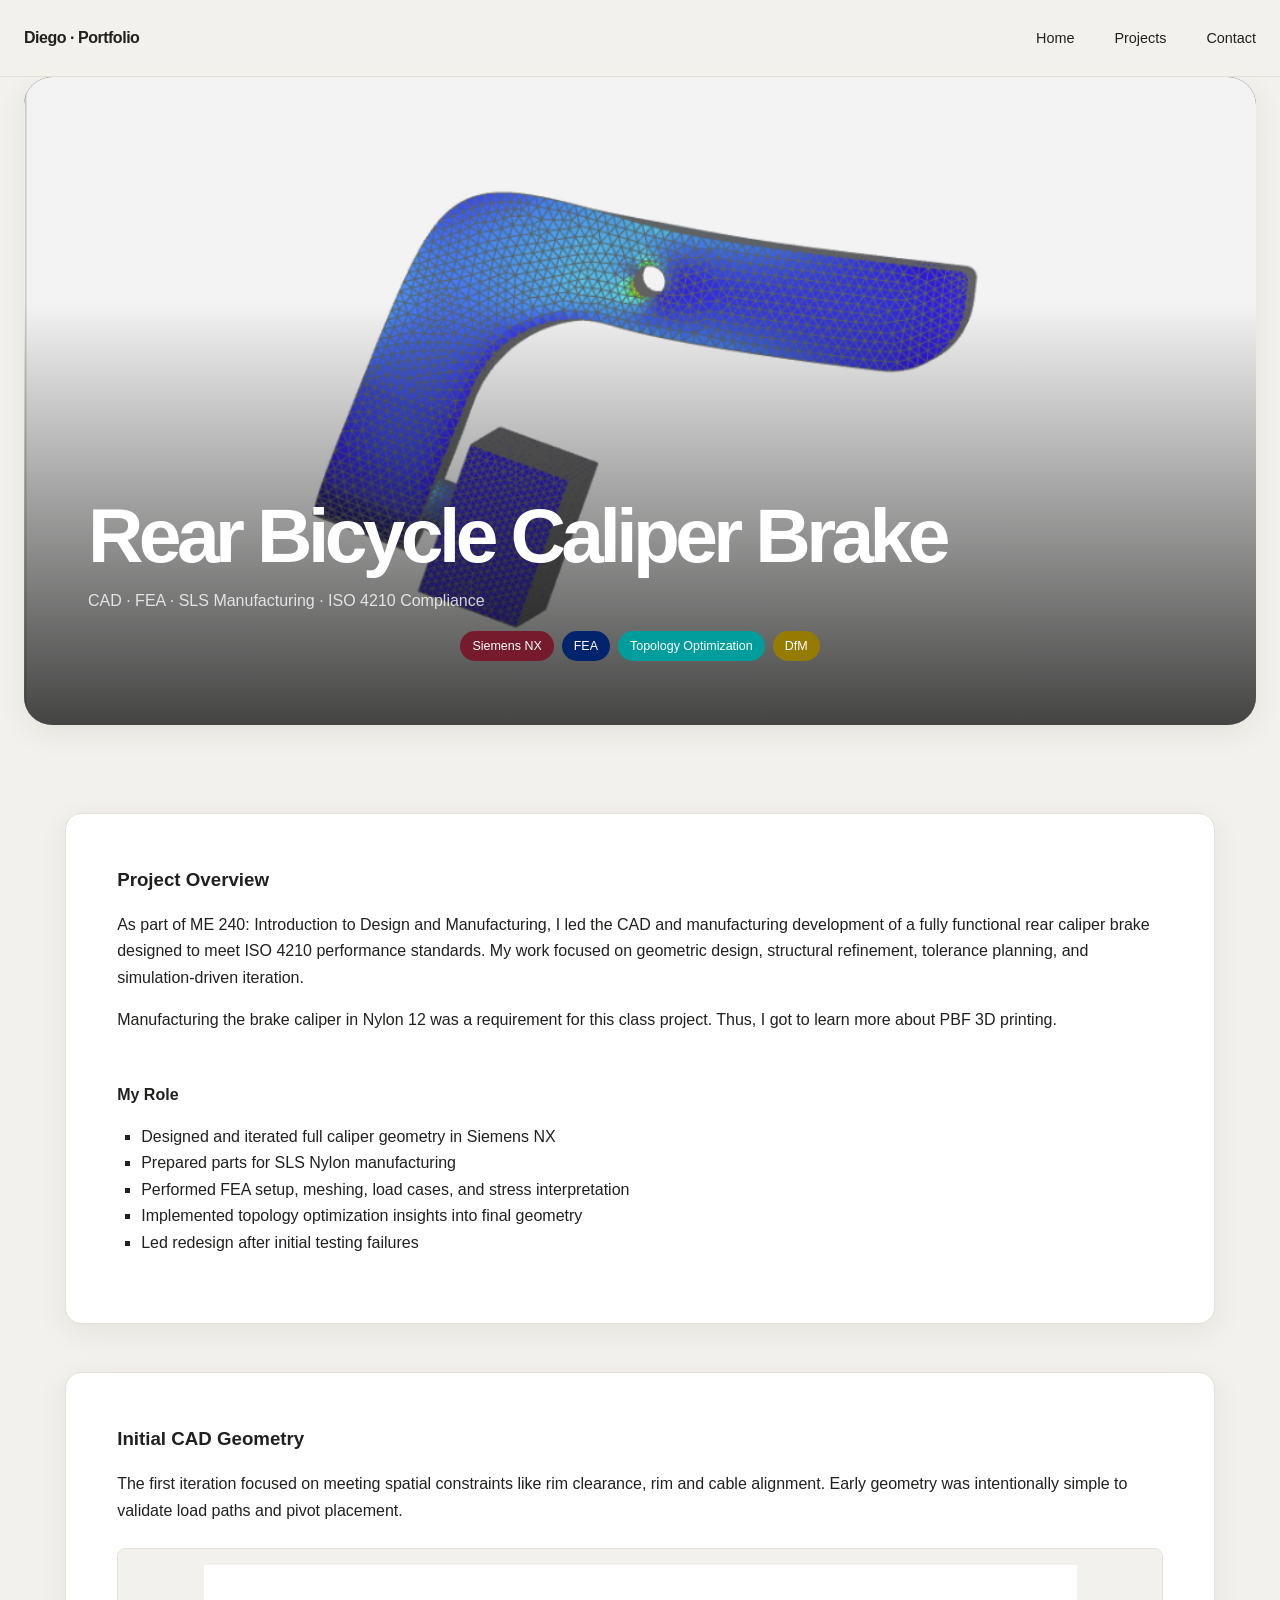
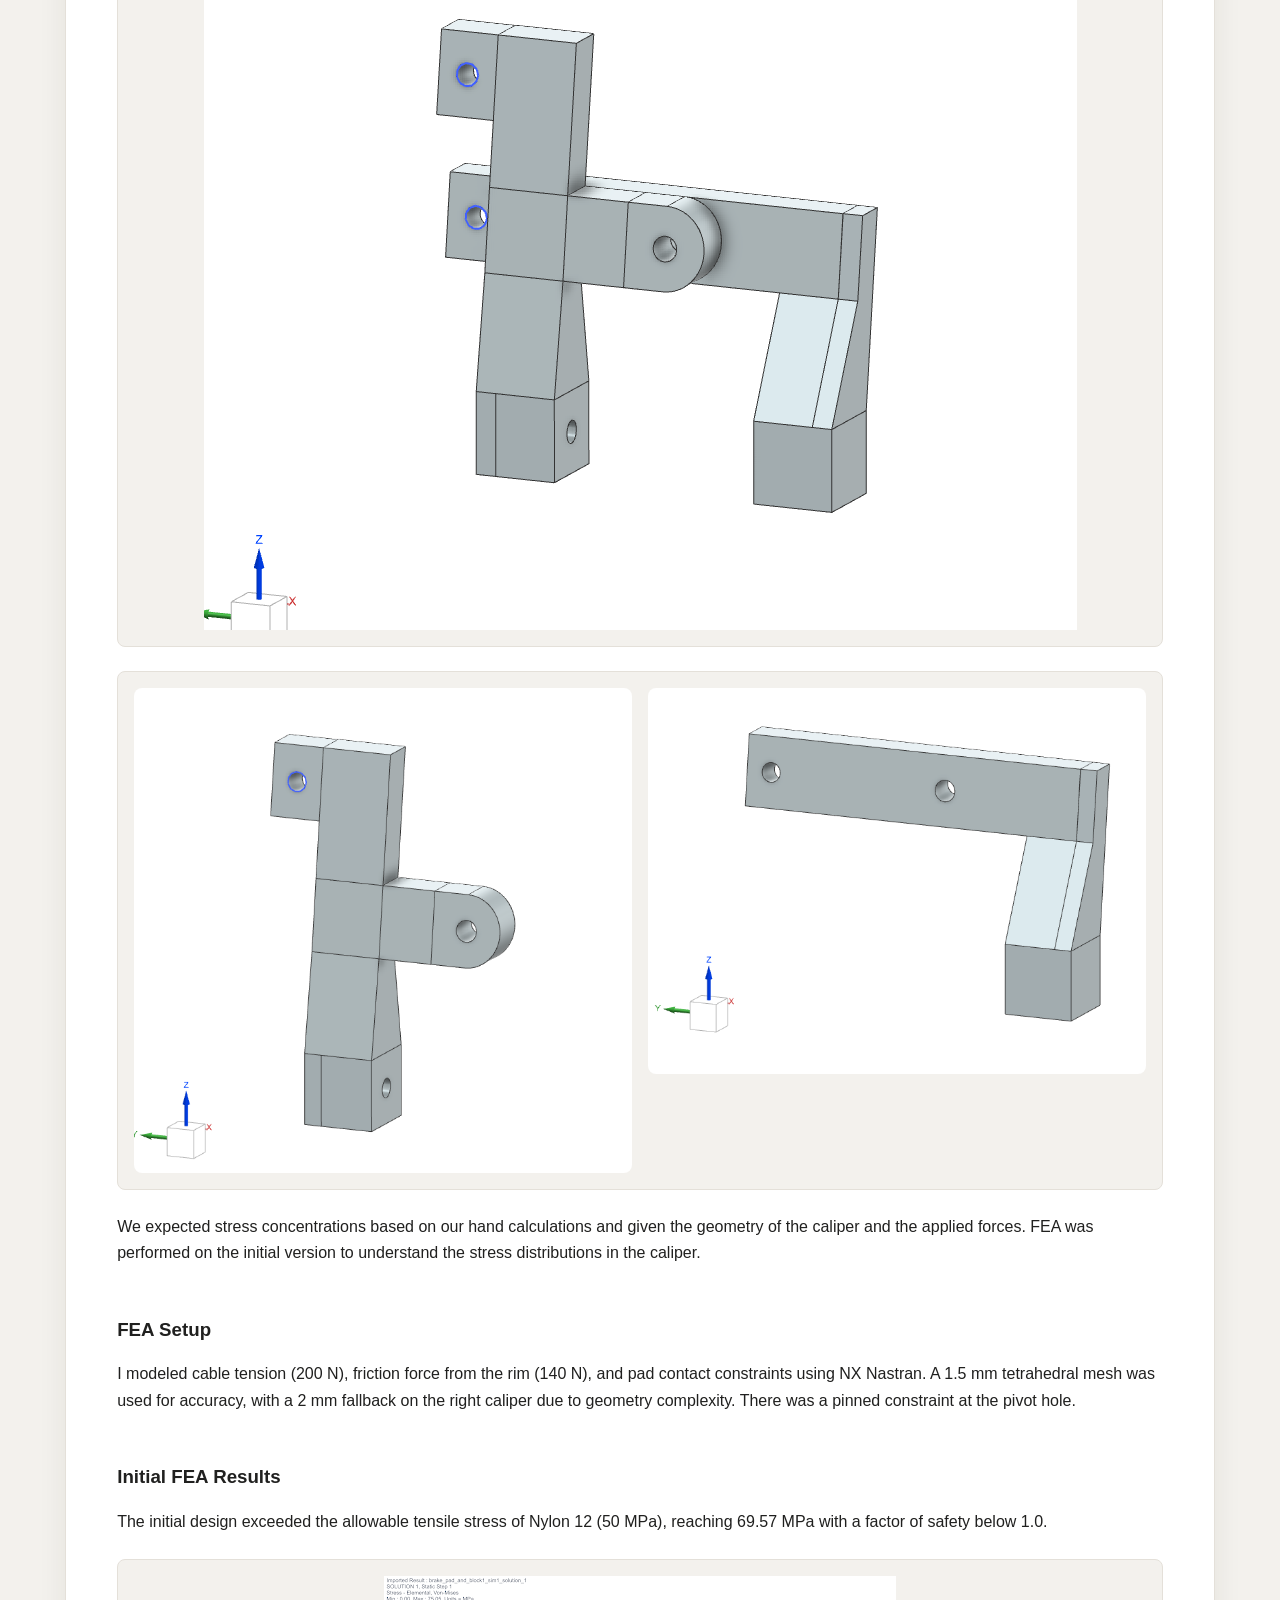
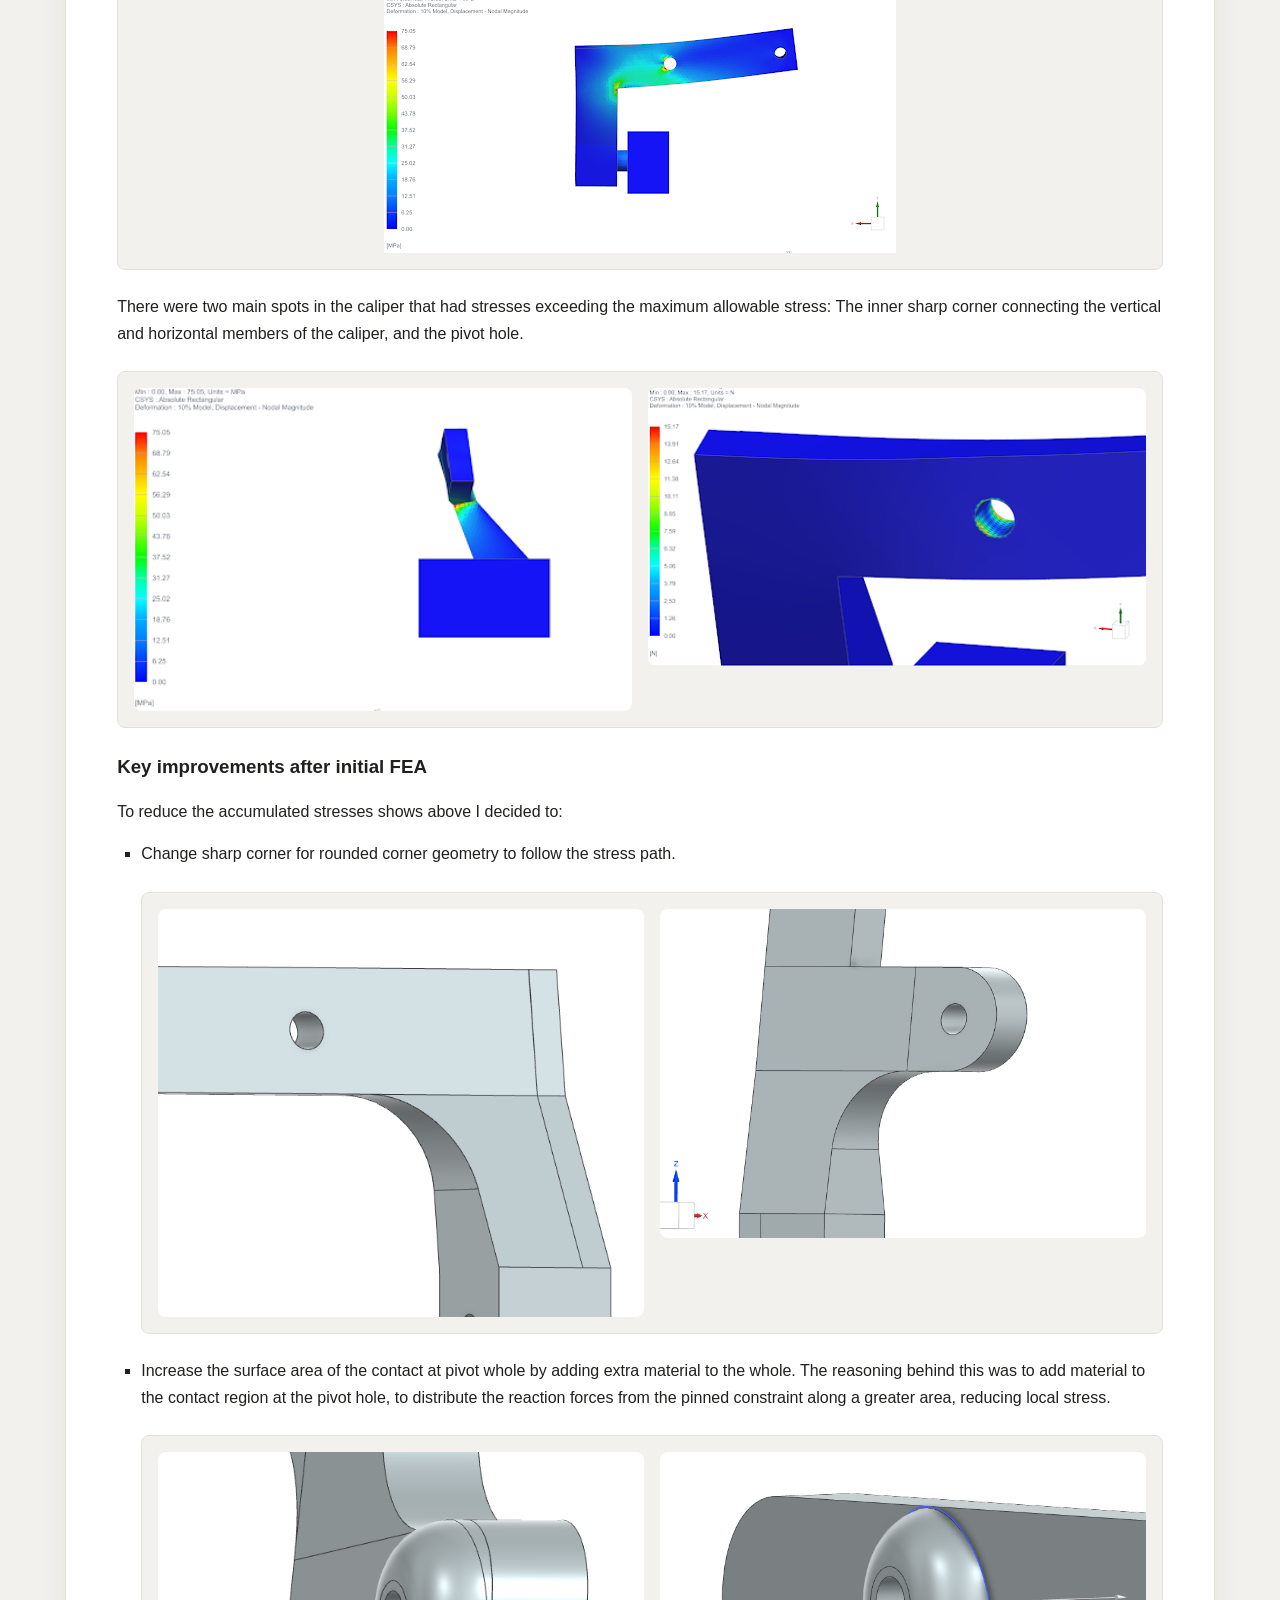
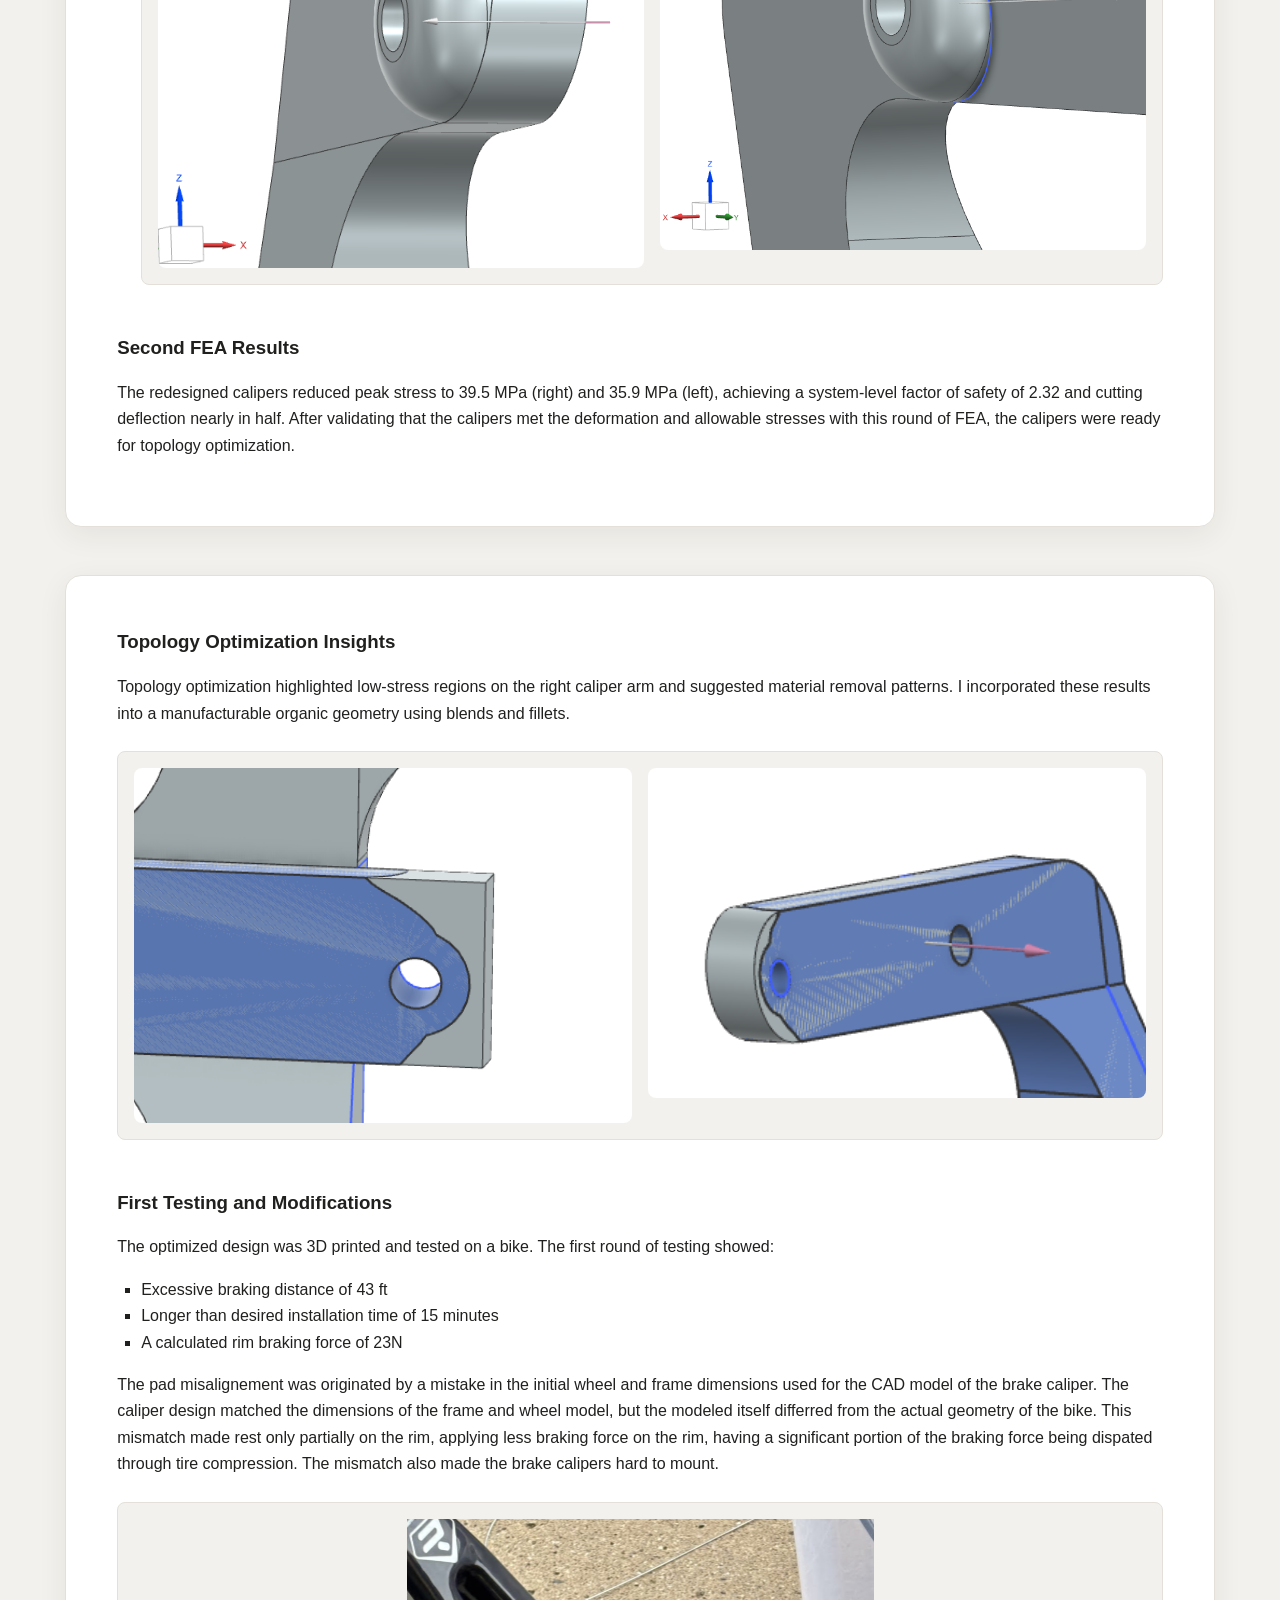
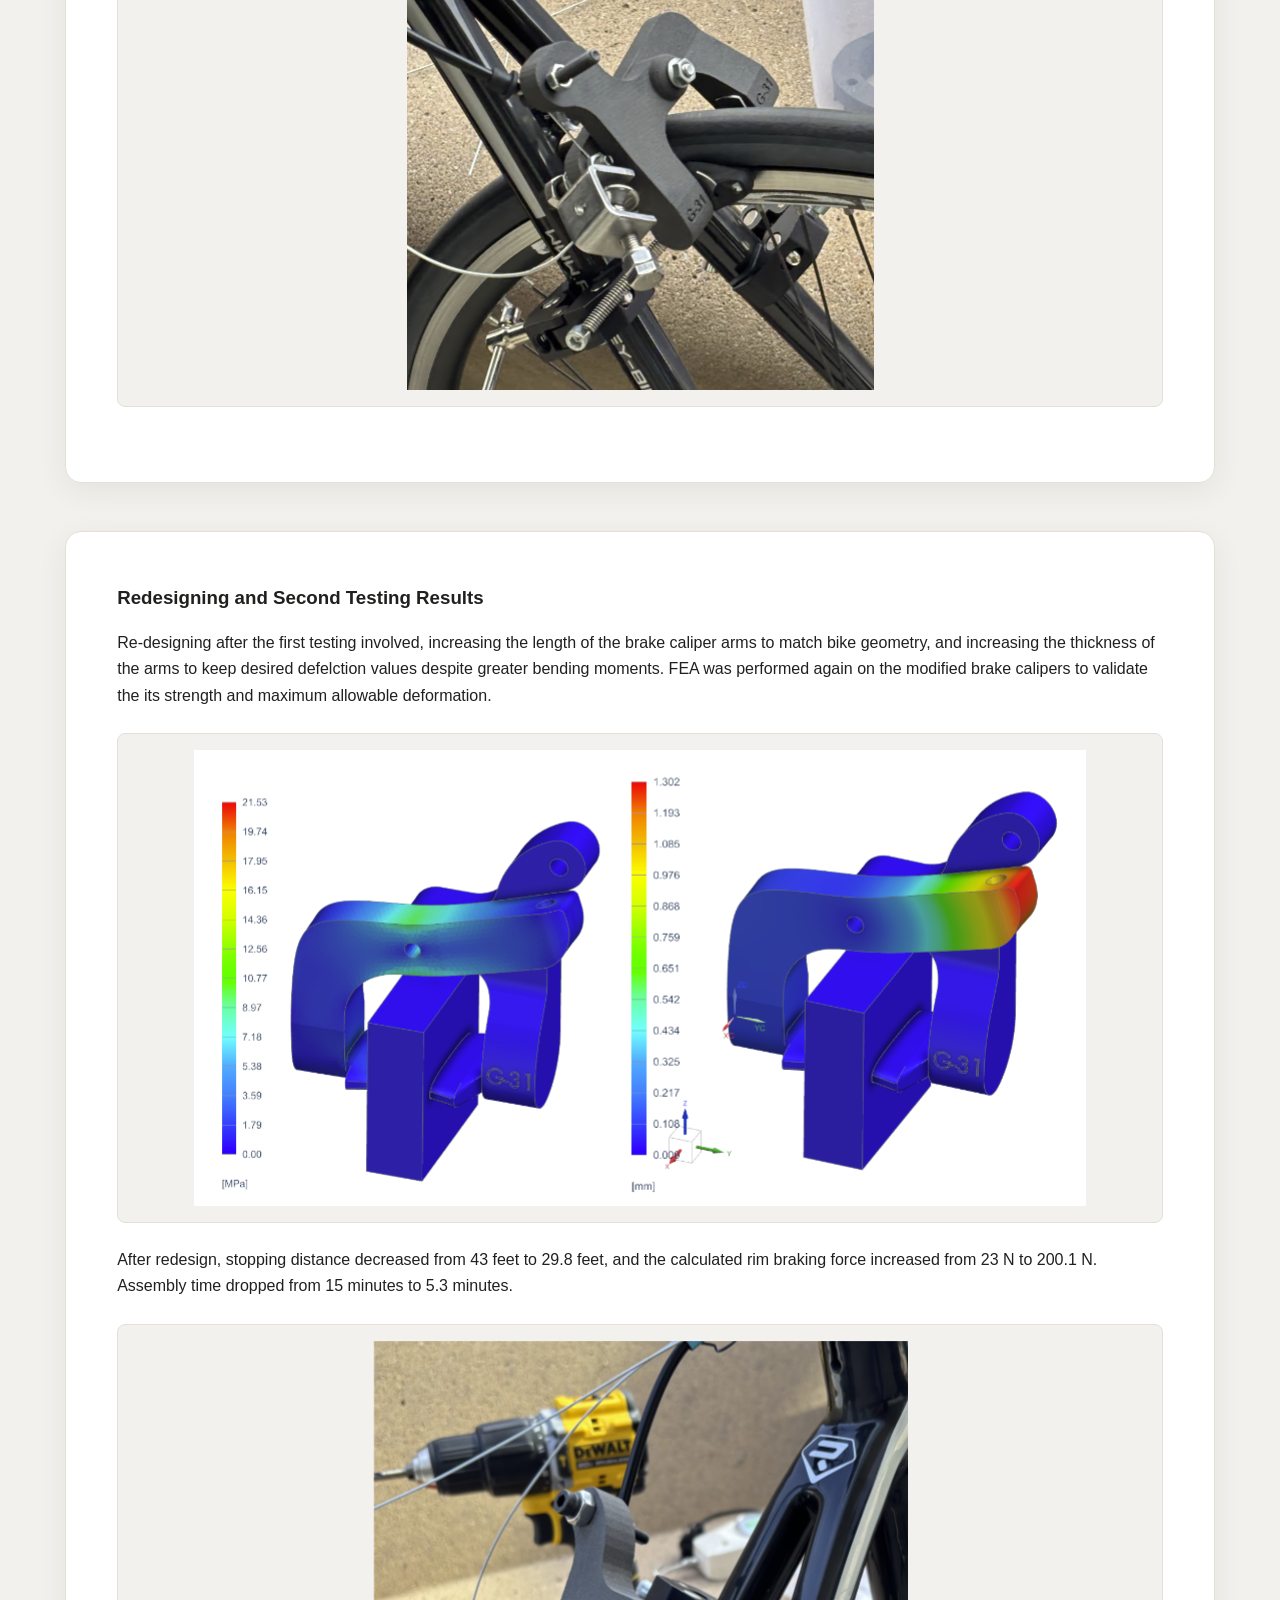
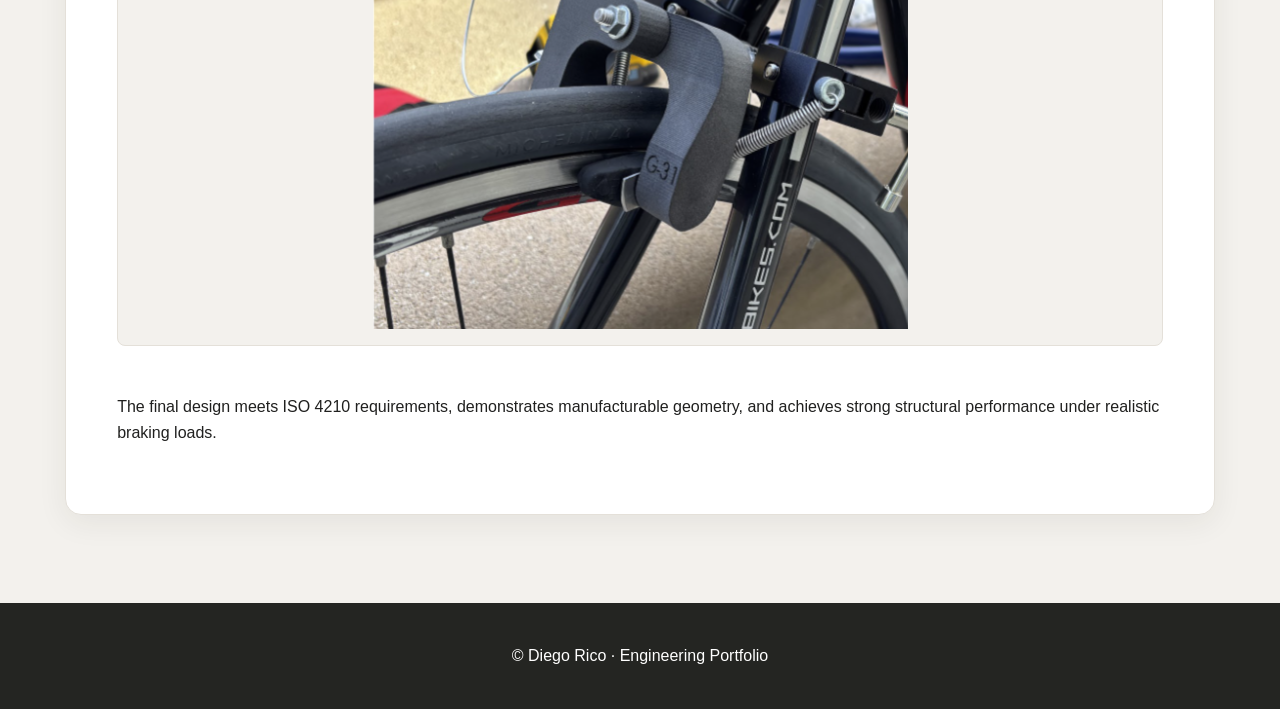
==== commit 0116f1dd: "Add files via upload" ====
--- a/brake_caliper.html
+++ b/brake_caliper.html
@@ -14,14 +14,10 @@
     <nav class="site-nav">
       <div class="site-nav__brand">Diego · Portfolio</div>
 
-      <!-- <button class="theme-toggle" type="button" aria-label="Toggle dark mode">
-        🌗
-      </button> -->
-
       <ul class="site-nav__links">
         <li><a href="index.html">Home</a></li>
-        <li><a href="index.html#projects">Projects</a></li>
-        <li><a href="index.html#contact">Contact</a></li>
+        <li><a href="index.html #projects">Projects</a></li>
+        <li><a href="index.html #contact">Contact</a></li>
       </ul>
     </nav>
   </header>
@@ -53,7 +49,11 @@
           As part of ME 240: Introduction to Design and Manufacturing, I led the CAD and 
           manufacturing development of a fully functional rear caliper brake designed to meet 
           ISO 4210 performance standards. My work focused on geometric design, structural 
-          refinement, tolerance planning, and simulation-driven iteration.
+          refinement, tolerance planning, and simulation-driven iteration. 
+        </p>
+        <p>
+          Manufacturing the brake caliper in Nylon 12 was a requirement for this class project.
+          Thus, I got to learn more about PBF 3D printing.
         </p>
       </div>
 
--- a/styles.css
+++ b/styles.css
@@ -197,7 +197,7 @@
   position: relative;
 
   height: min(72vh, 720px);
-  min-height: 500px;
+  min-height: 0px;
 
   overflow: hidden;
 
@@ -931,4 +931,4 @@
     animation: none !important;
     transition: none !important;
   }
-}+}
